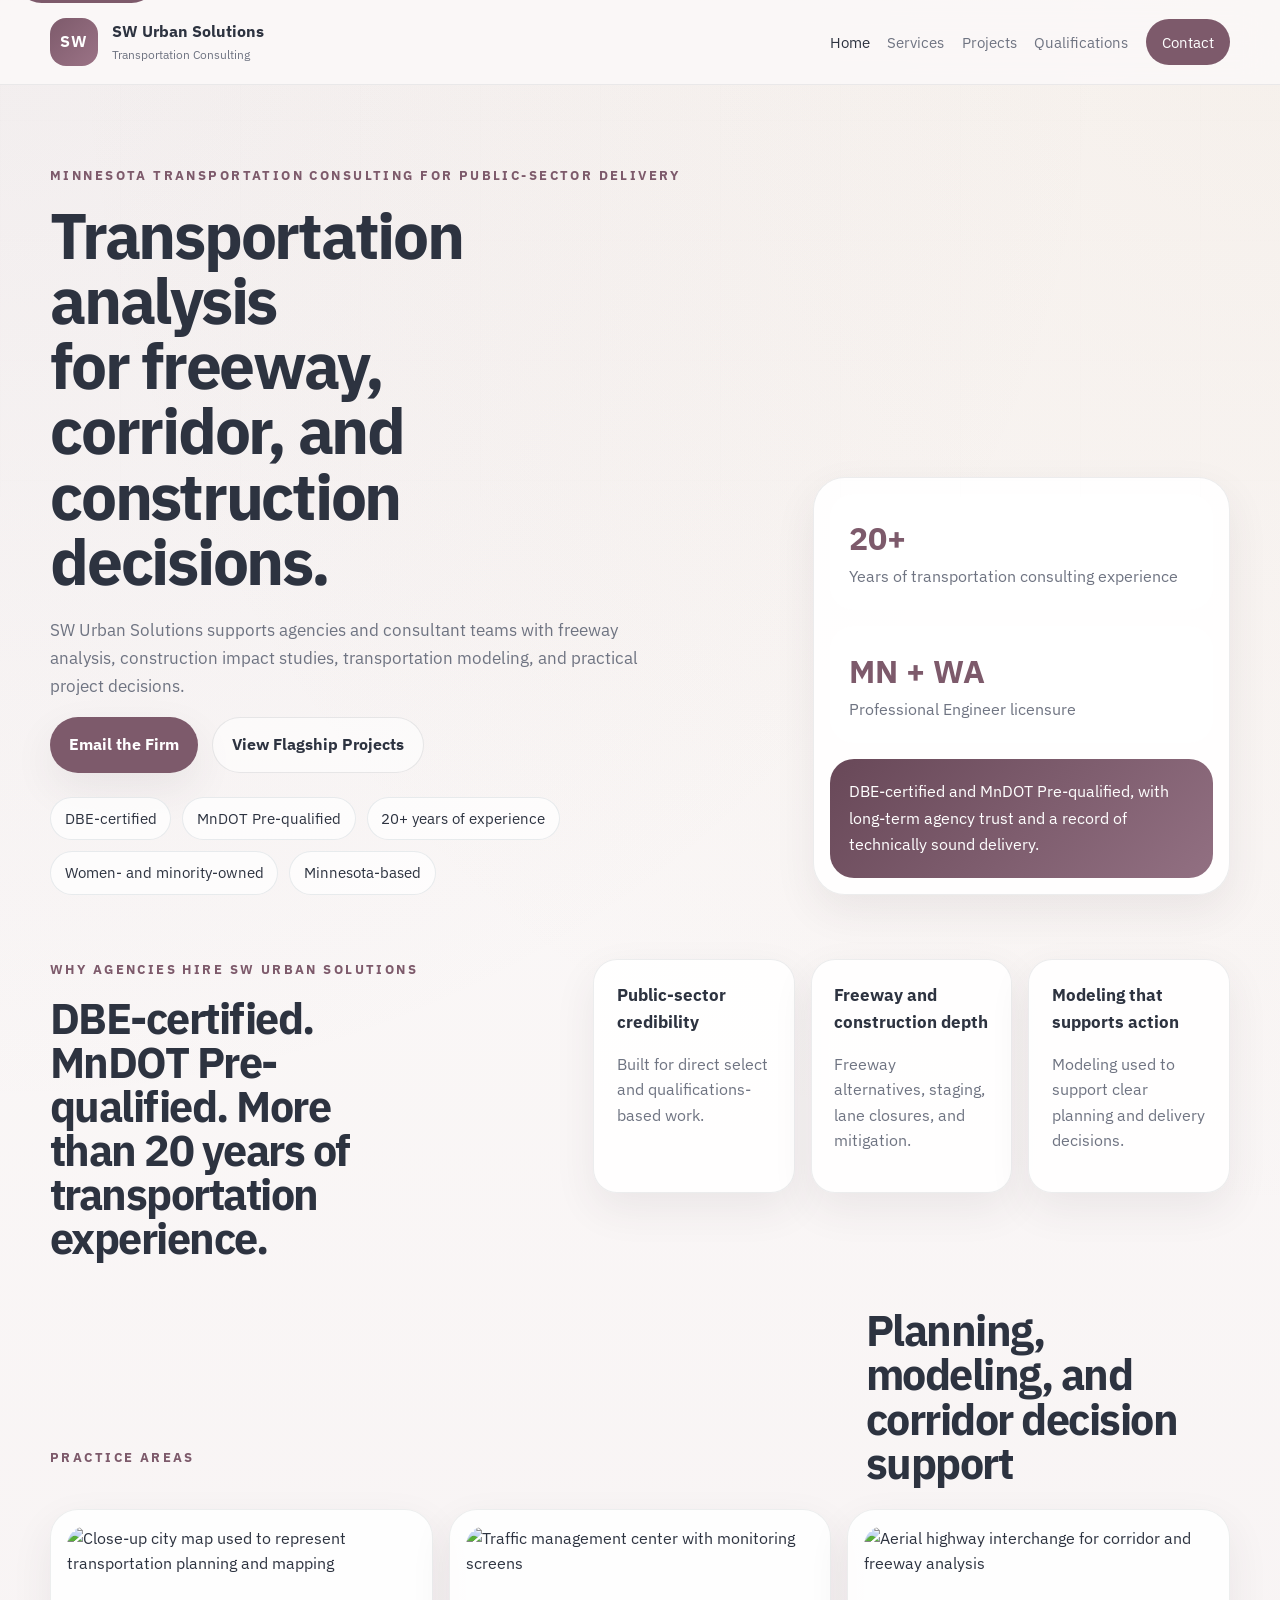
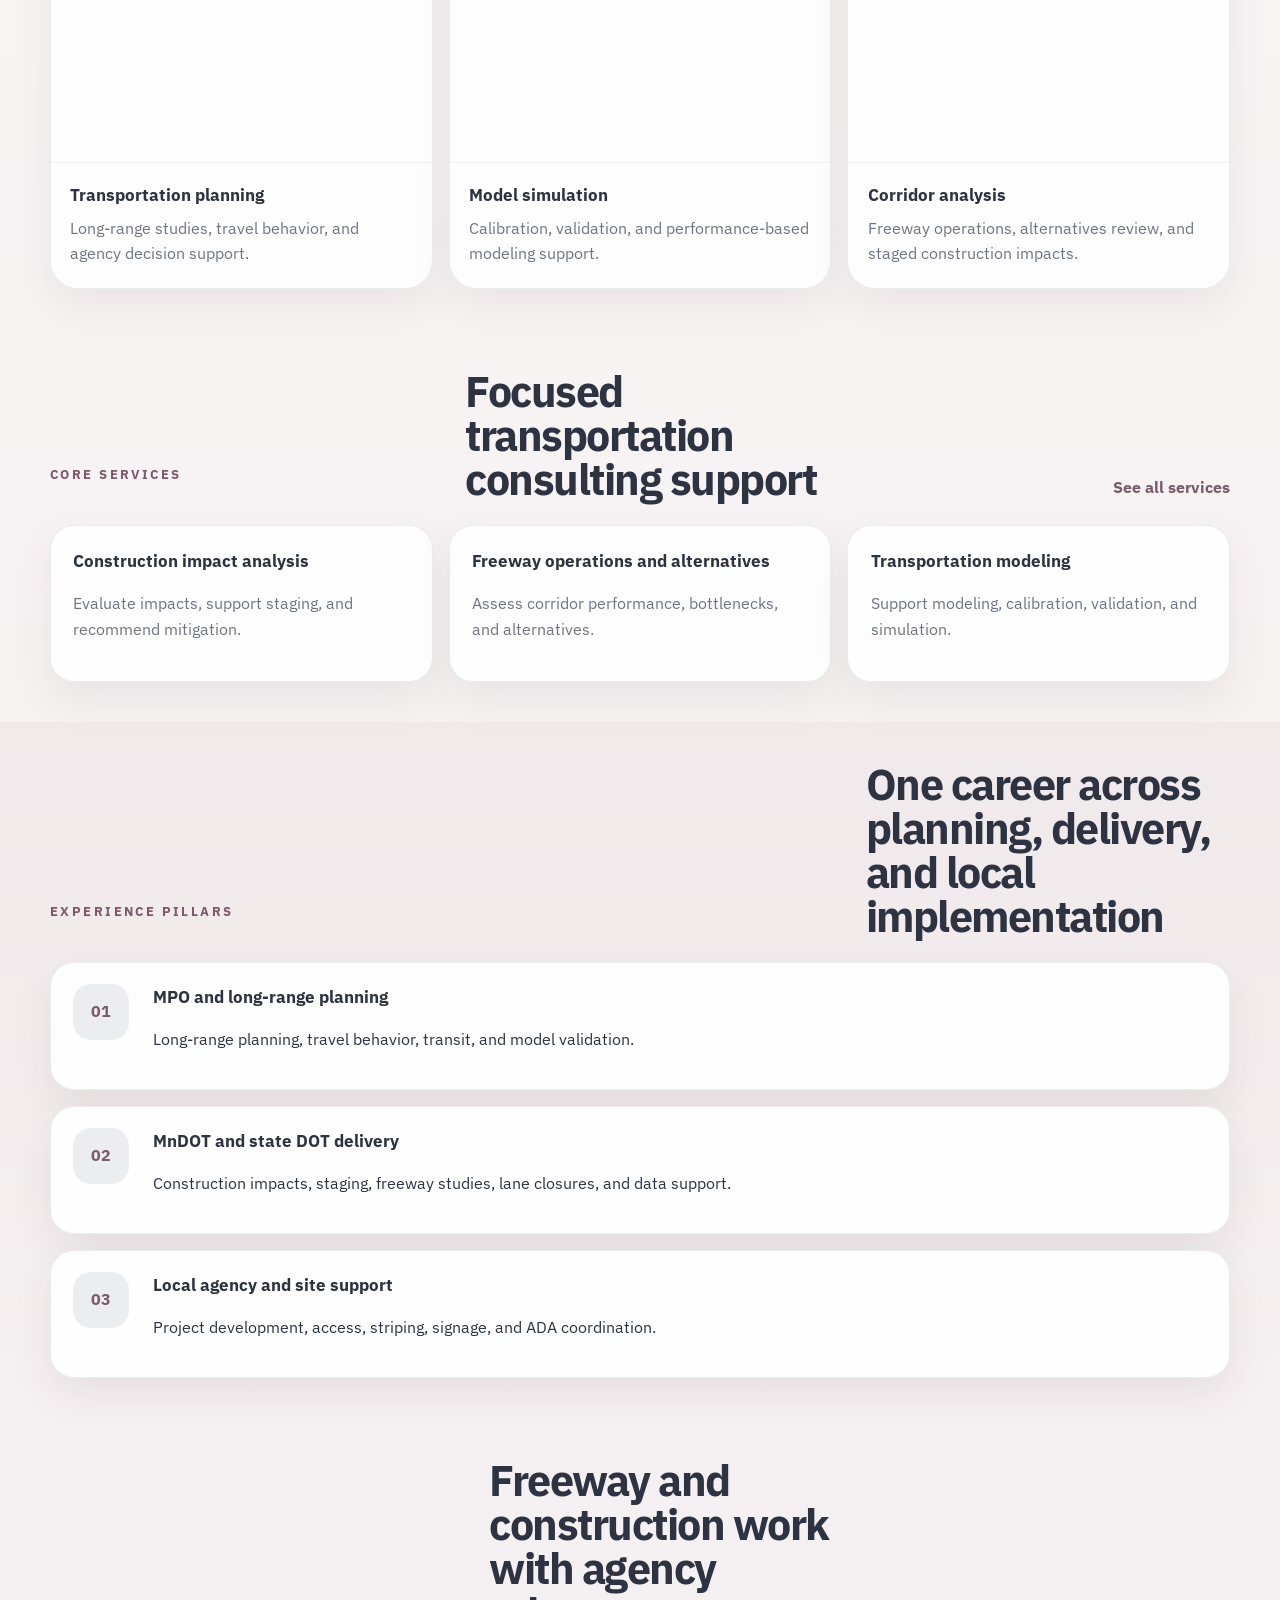
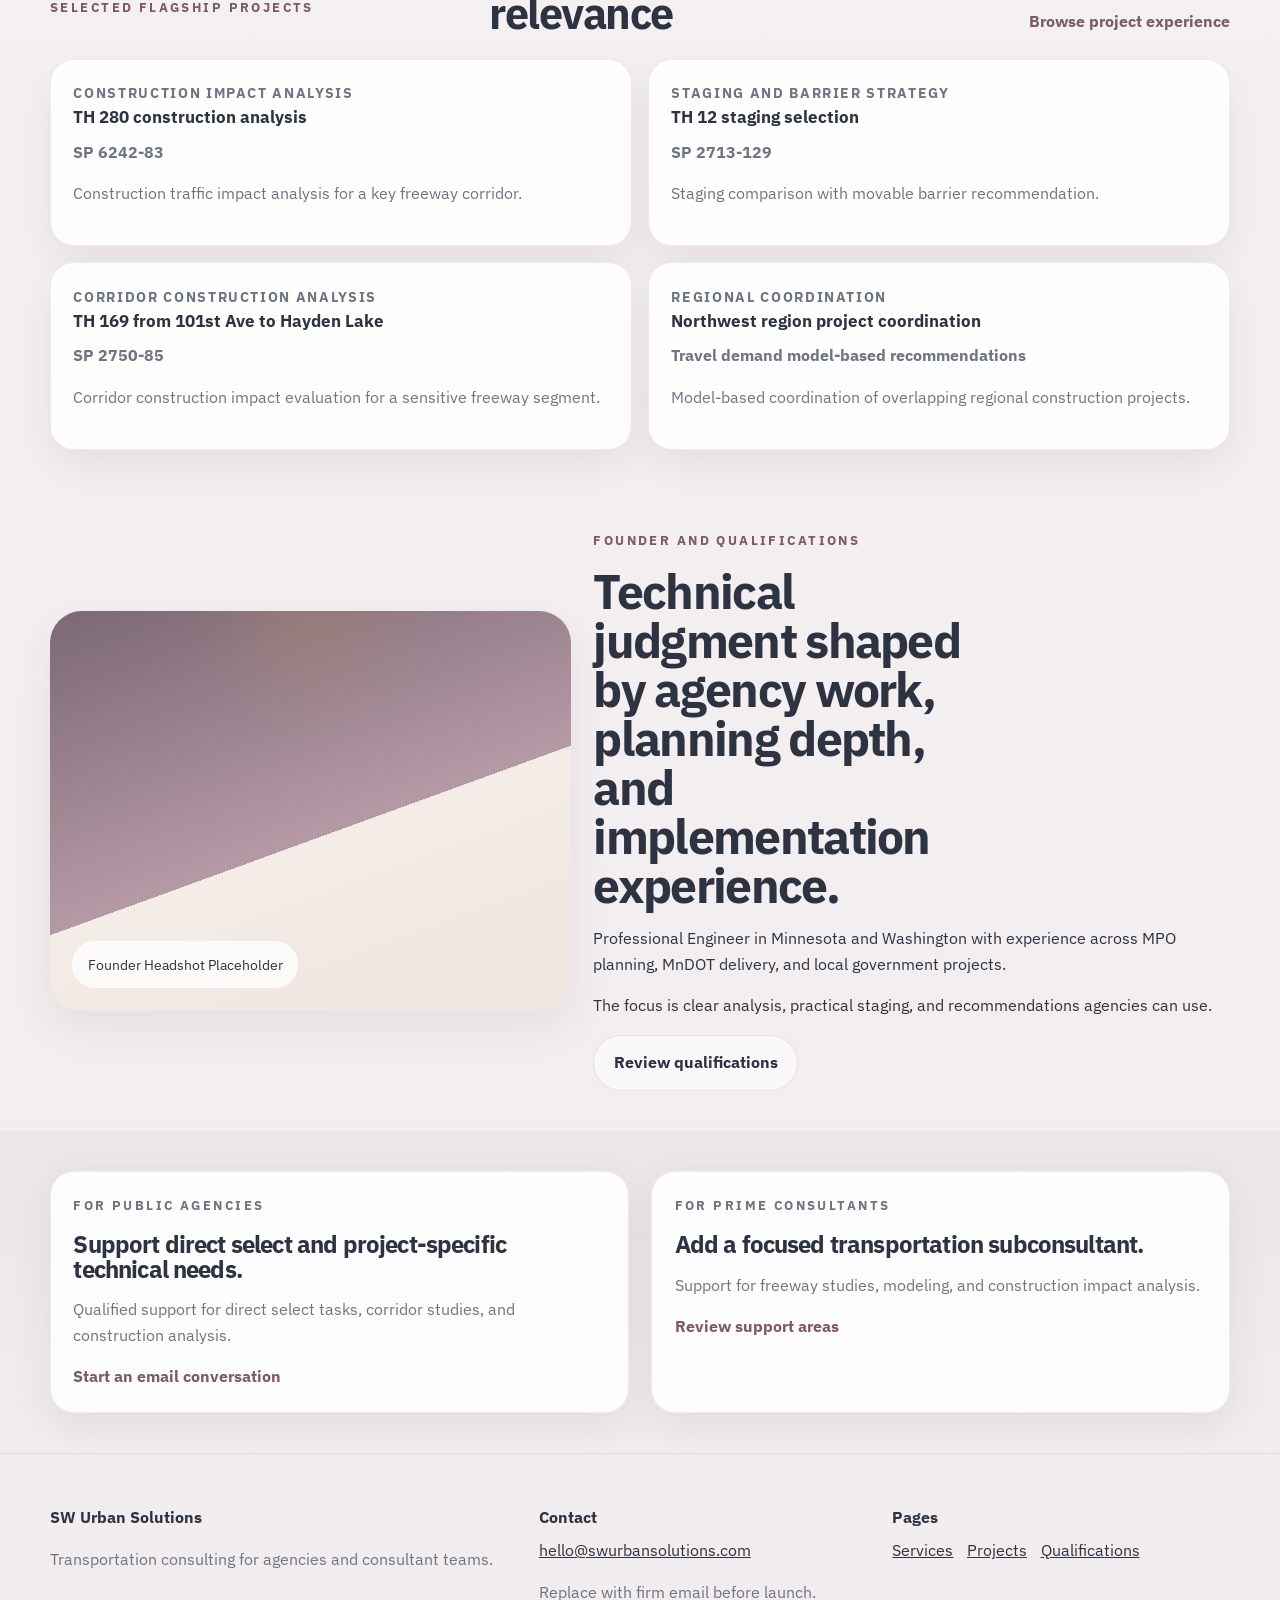
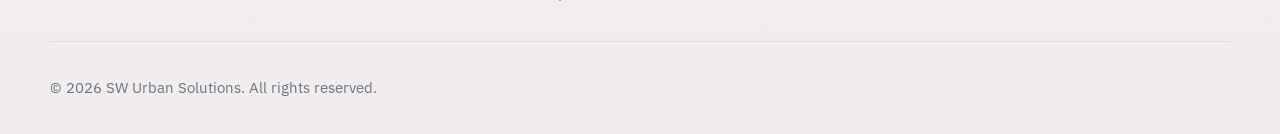
==== index.html @ 56193f6b "Initial website" ====
<!DOCTYPE html>
<html lang="en">
<head>
  <meta charset="UTF-8">
  <meta name="viewport" content="width=device-width, initial-scale=1.0">
  <title>SW Urban Solutions | Transportation Consulting</title>
  <meta
    name="description"
    content="SW Urban Solutions is a Minnesota-based DBE-certified transportation consulting firm supporting agencies and prime consultants with freeway analysis, construction impact studies, transportation modeling, and project development."
  >
  <link rel="preconnect" href="https://fonts.googleapis.com">
  <link rel="preconnect" href="https://fonts.gstatic.com" crossorigin>
  <link href="https://fonts.googleapis.com/css2?family=IBM+Plex+Sans:wght@400;500;600;700&display=swap" rel="stylesheet">
  <link rel="stylesheet" href="styles.css">
  <script type="application/ld+json">
  {
    "@context": "https://schema.org",
    "@type": "Organization",
    "name": "SW Urban Solutions",
    "description": "Transportation consulting firm supporting public agencies and prime consultants with freeway analysis, transportation modeling, and construction impact analysis.",
    "areaServed": "Minnesota",
    "email": "hello@swurbansolutions.com",
    "address": {
      "@type": "PostalAddress",
      "addressRegion": "MN",
      "addressCountry": "US"
    }
  }
  </script>
</head>
<body>
  <a class="skip-link" href="#main">Skip to content</a>

  <header class="site-header">
    <div class="container topbar">
      <a class="brand" href="index.html" aria-label="SW Urban Solutions home">
        <span class="brand-mark">SW</span>
        <span class="brand-text">
          <strong>SW Urban Solutions</strong>
          <small>Transportation Consulting</small>
        </span>
      </a>

      <button class="menu-toggle" type="button" aria-expanded="false" aria-controls="site-nav">
        <span></span>
        <span></span>
        <span></span>
        <span class="sr-only">Toggle navigation</span>
      </button>

      <nav id="site-nav" class="site-nav" aria-label="Primary">
        <a href="index.html">Home</a>
        <a href="services.html">Services</a>
        <a href="projects.html">Projects</a>
        <a href="qualifications.html">Qualifications</a>
        <a href="contact.html" class="nav-cta">Contact</a>
      </nav>
    </div>
  </header>

  <main id="main">
    <section class="hero">
      <div class="container hero-grid">
        <div class="hero-copy">
          <p class="eyebrow">Minnesota transportation consulting for public-sector delivery</p>
          <h1>
            Transportation analysis
            <span class="heading-break">for freeway, corridor, and</span>
            <span class="heading-break">construction decisions.</span>
          </h1>
          <p class="hero-lead">
            SW Urban Solutions supports agencies and consultant teams with freeway analysis,
            construction impact studies, transportation modeling, and practical project decisions.
          </p>
          <div class="hero-actions">
            <a class="button button-primary" href="contact.html">Email the Firm</a>
            <a class="button button-secondary" href="projects.html">View Flagship Projects</a>
          </div>
          <ul class="hero-trust">
            <li>DBE-certified</li>
            <li>MnDOT Pre-qualified</li>
            <li>20+ years of experience</li>
            <li>Women- and minority-owned</li>
            <li>Minnesota-based</li>
          </ul>
        </div>

        <aside class="hero-panel" aria-label="Firm highlights">
          <div class="stat-card">
            <span class="stat-value">20+</span>
            <span class="stat-label">Years of transportation consulting experience</span>
          </div>
          <div class="stat-card">
            <span class="stat-value">MN + WA</span>
            <span class="stat-label">Professional Engineer licensure</span>
          </div>
          <div class="quote-card">
            <p>DBE-certified and MnDOT Pre-qualified, with long-term agency trust and a record of technically sound delivery.</p>
          </div>
        </aside>
      </div>
    </section>

    <section class="trust-band">
      <div class="container trust-grid">
        <div>
          <p class="section-label">Why agencies hire SW Urban Solutions</p>
          <h2>DBE-certified. MnDOT Pre-qualified. More than 20 years of transportation experience.</h2>
        </div>
        <div class="pillars-inline">
          <article>
            <h3>Public-sector credibility</h3>
            <p>Built for direct select and qualifications-based work.</p>
          </article>
          <article>
            <h3>Freeway and construction depth</h3>
            <p>Freeway alternatives, staging, lane closures, and mitigation.</p>
          </article>
          <article>
            <h3>Modeling that supports action</h3>
            <p>Modeling used to support clear planning and delivery decisions.</p>
          </article>
        </div>
      </div>
    </section>

    <section class="section visual-section">
      <div class="container">
        <div class="section-heading">
          <p class="section-label">Practice areas</p>
          <h2>Planning, modeling, and corridor decision support</h2>
        </div>
        <div class="visual-grid">
          <article class="visual-card">
            <div class="visual-art">
              <img
                src="https://unsplash.com/photos/Qi9pkfHDpwM/download?force=true&w=1200"
                alt="Close-up city map used to represent transportation planning and mapping"
                loading="lazy"
              >
            </div>
            <div>
              <h3>Transportation planning</h3>
              <p>Long-range studies, travel behavior, and agency decision support.</p>
            </div>
          </article>
          <article class="visual-card">
            <div class="visual-art">
              <img
                src="https://commons.wikimedia.org/wiki/Special:FilePath/Trafic%20control%20center.jpg"
                alt="Traffic management center with monitoring screens"
                loading="lazy"
              >
            </div>
            <div>
              <h3>Model simulation</h3>
              <p>Calibration, validation, and performance-based modeling support.</p>
            </div>
          </article>
          <article class="visual-card">
            <div class="visual-art">
              <img
                src="https://unsplash.com/photos/UGvnLuq1xR8/download?force=true&w=1200"
                alt="Aerial highway interchange for corridor and freeway analysis"
                loading="lazy"
              >
            </div>
            <div>
              <h3>Corridor analysis</h3>
              <p>Freeway operations, alternatives review, and staged construction impacts.</p>
            </div>
          </article>
        </div>
      </div>
    </section>

    <section class="section">
      <div class="container">
        <div class="section-heading">
          <p class="section-label">Core services</p>
          <h2>Focused transportation consulting support</h2>
          <a href="services.html" class="text-link">See all services</a>
        </div>

        <div class="card-grid card-grid-three">
          <article class="service-card">
            <h3>Construction impact analysis</h3>
            <p>Evaluate impacts, support staging, and recommend mitigation.</p>
          </article>
          <article class="service-card">
            <h3>Freeway operations and alternatives</h3>
            <p>Assess corridor performance, bottlenecks, and alternatives.</p>
          </article>
          <article class="service-card">
            <h3>Transportation modeling</h3>
            <p>Support modeling, calibration, validation, and simulation.</p>
          </article>
        </div>
      </div>
    </section>

    <section class="section section-accent">
      <div class="container">
        <div class="section-heading">
          <p class="section-label">Experience pillars</p>
          <h2>One career across planning, delivery, and local implementation</h2>
        </div>

        <div class="pillar-stack">
          <article class="pillar-card">
            <span class="pillar-index">01</span>
            <div>
              <h3>MPO and long-range planning</h3>
              <p>Long-range planning, travel behavior, transit, and model validation.</p>
            </div>
          </article>
          <article class="pillar-card">
            <span class="pillar-index">02</span>
            <div>
              <h3>MnDOT and state DOT delivery</h3>
              <p>Construction impacts, staging, freeway studies, lane closures, and data support.</p>
            </div>
          </article>
          <article class="pillar-card">
            <span class="pillar-index">03</span>
            <div>
              <h3>Local agency and site support</h3>
              <p>Project development, access, striping, signage, and ADA coordination.</p>
            </div>
          </article>
        </div>
      </div>
    </section>

    <section class="section">
      <div class="container">
        <div class="section-heading">
          <p class="section-label">Selected flagship projects</p>
          <h2>Freeway and construction work with agency relevance</h2>
          <a href="projects.html" class="text-link">Browse project experience</a>
        </div>

        <div class="project-feature-grid">
          <article class="project-feature">
            <p class="project-meta">Construction impact analysis</p>
            <h3>TH 280 construction analysis</h3>
            <p class="project-sp">SP 6242-83</p>
            <p>Construction traffic impact analysis for a key freeway corridor.</p>
          </article>
          <article class="project-feature">
            <p class="project-meta">Staging and barrier strategy</p>
            <h3>TH 12 staging selection</h3>
            <p class="project-sp">SP 2713-129</p>
            <p>Staging comparison with movable barrier recommendation.</p>
          </article>
          <article class="project-feature">
            <p class="project-meta">Corridor construction analysis</p>
            <h3>TH 169 from 101st Ave to Hayden Lake</h3>
            <p class="project-sp">SP 2750-85</p>
            <p>Corridor construction impact evaluation for a sensitive freeway segment.</p>
          </article>
          <article class="project-feature">
            <p class="project-meta">Regional coordination</p>
            <h3>Northwest region project coordination</h3>
            <p class="project-sp">Travel demand model-based recommendations</p>
            <p>Model-based coordination of overlapping regional construction projects.</p>
          </article>
        </div>
      </div>
    </section>

    <section class="section founder-section">
      <div class="container founder-grid">
        <div class="portrait-panel" aria-label="Founder headshot placeholder">
          <div class="portrait-frame">
            <span>Founder Headshot Placeholder</span>
          </div>
        </div>
        <div class="founder-copy">
          <p class="section-label">Founder and qualifications</p>
          <h2>Technical judgment shaped by agency work, planning depth, and implementation experience.</h2>
          <p>
            Professional Engineer in Minnesota and Washington with experience across MPO planning,
            MnDOT delivery, and local government projects.
          </p>
          <p>
            The focus is clear analysis, practical staging, and recommendations agencies can use.
          </p>
          <a class="button button-secondary" href="qualifications.html">Review qualifications</a>
        </div>
      </div>
    </section>

    <section class="section section-accent">
      <div class="container audience-grid">
        <article class="audience-card">
          <p class="section-label">For public agencies</p>
          <h2>Support direct select and project-specific technical needs.</h2>
          <p>Qualified support for direct select tasks, corridor studies, and construction analysis.</p>
          <a class="text-link" href="contact.html">Start an email conversation</a>
        </article>
        <article class="audience-card">
          <p class="section-label">For prime consultants</p>
          <h2>Add a focused transportation subconsultant.</h2>
          <p>Support for freeway studies, modeling, and construction impact analysis.</p>
          <a class="text-link" href="services.html">Review support areas</a>
        </article>
      </div>
    </section>
  </main>

  <footer class="site-footer">
    <div class="container footer-grid">
      <div>
        <p class="footer-brand">SW Urban Solutions</p>
        <p class="footer-copy">Transportation consulting for agencies and consultant teams.</p>
      </div>
      <div>
        <p class="footer-heading">Contact</p>
        <a href="mailto:hello@swurbansolutions.com">hello@swurbansolutions.com</a>
        <p class="footer-note">Replace with firm email before launch.</p>
      </div>
      <div>
        <p class="footer-heading">Pages</p>
        <div class="footer-links">
          <a href="services.html">Services</a>
          <a href="projects.html">Projects</a>
          <a href="qualifications.html">Qualifications</a>
        </div>
      </div>
    </div>
    <div class="container footer-bottom">
      <p>&copy; <span data-year></span> SW Urban Solutions. All rights reserved.</p>
    </div>
  </footer>

  <script src="script.js"></script>
</body>
</html>
---- styles.css ----
:root {
  --bg: #f6f1f2;
  --surface: rgba(255, 255, 255, 0.92);
  --surface-strong: #ffffff;
  --text: #2d3340;
  --muted: #6f7482;
  --line: rgba(45, 51, 64, 0.1);
  --brand: #7d5a6b;
  --brand-strong: #684858;
  --accent: #b58b5f;
  --shadow: 0 16px 42px rgba(61, 48, 58, 0.08);
  --radius: 24px;
  --max-width: 1180px;
}

*,
*::before,
*::after {
  box-sizing: border-box;
}

html {
  scroll-behavior: smooth;
}

body {
  margin: 0;
  font-family: "IBM Plex Sans", sans-serif;
  color: var(--text);
  background:
    radial-gradient(circle at top right, rgba(181, 139, 95, 0.09), transparent 24%),
    radial-gradient(circle at top left, rgba(125, 90, 107, 0.08), transparent 22%),
    linear-gradient(180deg, #fcfaf9 0%, var(--bg) 52%, #f1ecee 100%);
  line-height: 1.6;
}

body::before {
  content: "";
  position: fixed;
  inset: 0;
  pointer-events: none;
  background-image:
    linear-gradient(rgba(125, 90, 107, 0.022) 1px, transparent 1px),
    linear-gradient(90deg, rgba(125, 90, 107, 0.022) 1px, transparent 1px);
  background-size: 120px 120px;
  mask-image: linear-gradient(180deg, rgba(0, 0, 0, 0.4), transparent 70%);
}

a {
  color: inherit;
}

.container {
  width: min(calc(100% - 2rem), var(--max-width));
  margin: 0 auto;
}

.narrow {
  width: min(calc(100% - 2rem), 820px);
}

.skip-link,
.sr-only {
  position: absolute;
}

.skip-link {
  left: 1rem;
  top: -3rem;
  background: var(--brand);
  color: #fff;
  padding: 0.8rem 1rem;
  border-radius: 999px;
  z-index: 100;
}

.skip-link:focus {
  top: 1rem;
}

.sr-only {
  width: 1px;
  height: 1px;
  padding: 0;
  margin: -1px;
  overflow: hidden;
  clip: rect(0, 0, 0, 0);
  white-space: nowrap;
  border: 0;
}

.site-header {
  position: sticky;
  top: 0;
  z-index: 30;
  backdrop-filter: blur(18px);
  background: rgba(251, 248, 248, 0.9);
  border-bottom: 1px solid rgba(45, 51, 64, 0.08);
}

.topbar {
  display: flex;
  align-items: center;
  justify-content: space-between;
  gap: 1.5rem;
  min-height: 84px;
}

.brand {
  display: inline-flex;
  align-items: center;
  gap: 0.9rem;
  text-decoration: none;
}

.brand-mark {
  width: 48px;
  height: 48px;
  border-radius: 16px;
  display: grid;
  place-items: center;
  background: linear-gradient(135deg, var(--brand), #9b7386);
  color: #fff;
  font-weight: 800;
  letter-spacing: 0.08em;
}

.brand-text {
  display: grid;
  gap: 0.08rem;
}

.brand-text strong {
  font-size: 0.98rem;
}

.brand-text small {
  color: var(--muted);
  font-size: 0.78rem;
}

.site-nav {
  display: flex;
  align-items: center;
  gap: 1.1rem;
}

.site-nav a {
  text-decoration: none;
  color: var(--muted);
  font-size: 0.96rem;
  padding: 0.4rem 0;
  transition: color 160ms ease;
}

.site-nav a:hover,
.site-nav a:focus-visible,
.site-nav a.is-active {
  color: var(--text);
}

.nav-cta {
  padding: 0.7rem 1rem !important;
  border-radius: 999px;
  background: var(--brand);
  color: #fff !important;
}

.menu-toggle {
  display: none;
  border: 0;
  background: transparent;
  padding: 0.35rem;
  cursor: pointer;
}

.menu-toggle span {
  display: block;
  width: 24px;
  height: 2px;
  margin: 5px 0;
  background: var(--text);
}

.hero,
.page-hero {
  padding: 5rem 0 3rem;
}

.hero-grid {
  display: grid;
  grid-template-columns: minmax(0, 1.4fr) minmax(280px, 0.8fr);
  gap: 2rem;
  align-items: end;
}

.hero-copy h1,
.page-hero h1,
.section-heading h2,
.audience-card h2,
.founder-copy h2,
.trust-grid h2 {
  margin: 0;
  font-family: "IBM Plex Sans", sans-serif;
  font-weight: 700;
  line-height: 1.02;
  letter-spacing: -0.035em;
}

.heading-break {
  display: block;
}

.hero-copy h1 {
  font-size: clamp(2.3rem, 5vw, 4rem);
  max-width: 15ch;
}

.page-hero h1 {
  font-size: clamp(2rem, 4.2vw, 3rem);
  max-width: 14ch;
}

.hero-lead,
.page-lead {
  max-width: 62ch;
  color: var(--muted);
  font-size: 1.08rem;
  margin-top: 1.4rem;
}

.eyebrow,
.section-label {
  margin: 0 0 1rem;
  color: var(--brand);
  font-size: 0.84rem;
  font-weight: 700;
  text-transform: uppercase;
  letter-spacing: 0.18em;
}

.hero-actions,
.footer-links {
  display: flex;
  flex-wrap: wrap;
  gap: 0.85rem;
}

.button {
  display: inline-flex;
  align-items: center;
  justify-content: center;
  min-height: 50px;
  padding: 0.9rem 1.2rem;
  border-radius: 999px;
  text-decoration: none;
  font-weight: 700;
  transition: transform 180ms ease, box-shadow 180ms ease;
}

.button:hover,
.button:focus-visible {
  transform: translateY(-1px);
}

.button-primary {
  background: var(--brand);
  color: #fff;
  box-shadow: var(--shadow);
}

.button-secondary {
  border: 1px solid var(--line);
  background: rgba(255, 255, 255, 0.56);
}

.text-link {
  color: var(--brand);
  text-decoration: none;
  font-weight: 700;
}

.hero-trust,
.check-list,
.methods-row {
  list-style: none;
  padding: 0;
  margin: 1.5rem 0 0;
}

.hero-trust {
  display: flex;
  flex-wrap: wrap;
  gap: 0.7rem;
}

.methods-row {
  display: flex;
  flex-wrap: wrap;
  gap: 0.7rem;
  margin-top: 1.1rem;
}

.hero-trust li {
  padding: 0.55rem 0.85rem;
  border-radius: 999px;
  background: rgba(255, 255, 255, 0.72);
  border: 1px solid rgba(15, 59, 83, 0.09);
  font-size: 0.92rem;
}

.methods-row li {
  padding: 0.5rem 0.82rem;
  border-radius: 999px;
  background: rgba(125, 90, 107, 0.08);
  border: 1px solid rgba(125, 90, 107, 0.1);
  color: var(--brand-strong);
  font-size: 0.88rem;
  font-weight: 600;
}

.hero-panel,
.service-card,
.pillar-card,
.project-feature,
.audience-card,
.project-card,
.service-detail,
.qualification-card,
.contact-panel,
.pillars-inline article {
  background: rgba(255, 255, 255, 0.9);
  border: 1px solid rgba(23, 32, 43, 0.08);
  box-shadow: var(--shadow);
}

.hero-panel {
  border-radius: 32px;
  padding: 1rem;
  display: grid;
  gap: 1rem;
}

.stat-card,
.quote-card {
  border-radius: var(--radius);
  padding: 1.2rem 1.2rem 1.3rem;
  background: #ffffff;
}

.stat-value {
  display: block;
  font-size: 2rem;
  color: var(--brand);
  font-weight: 800;
}

.stat-label {
  color: var(--muted);
}

.quote-card {
  background: linear-gradient(135deg, var(--brand-strong), #927082);
  color: #fff;
}

.quote-card p {
  margin: 0;
  font-size: 1.02rem;
}

.trust-band {
  padding: 1rem 0 2rem;
}

.trust-grid,
.founder-grid,
.audience-grid,
.contact-grid,
.qualification-grid {
  display: grid;
  gap: 1.4rem;
}

.trust-grid {
  grid-template-columns: minmax(0, 0.9fr) minmax(0, 1.1fr);
  align-items: start;
}

.pillars-inline {
  display: grid;
  grid-template-columns: repeat(3, minmax(0, 1fr));
  gap: 1rem;
}

.pillars-inline article,
.service-card,
.project-feature,
.audience-card,
.service-detail,
.qualification-card,
.contact-panel,
.project-card {
  border-radius: var(--radius);
  padding: 1.4rem;
}

.pillars-inline h3,
.service-card h3,
.project-feature h3,
.pillar-card h3,
.service-detail h3,
.qualification-card h3 {
  margin: 0 0 0.55rem;
  font-size: 1.05rem;
}

.pillars-inline p,
.service-card p,
.project-feature p,
.audience-card p,
.service-detail p,
.qualification-card p,
.contact-panel p,
.footer-copy,
.footer-note,
.section-note,
.project-card p {
  color: var(--muted);
}

.section {
  padding: 2.5rem 0;
}

.section-accent {
  background: linear-gradient(180deg, rgba(125, 90, 107, 0.055), rgba(255, 255, 255, 0));
}

.section-heading {
  display: flex;
  align-items: end;
  justify-content: space-between;
  gap: 1rem;
  margin-bottom: 1.5rem;
}

.section-heading-left {
  align-items: start;
  justify-content: flex-start;
  flex-direction: column;
}

.section-heading-left h2 {
  max-width: none;
}

.section-heading h2,
.trust-grid h2 {
  font-size: clamp(1.8rem, 3.6vw, 2.7rem);
  max-width: 14ch;
}

.card-grid {
  display: grid;
  gap: 1rem;
}

.card-grid-three {
  grid-template-columns: repeat(3, minmax(0, 1fr));
}

.card-grid-two,
.audience-grid,
.contact-grid,
.qualification-grid {
  grid-template-columns: repeat(2, minmax(0, 1fr));
}

.pillar-stack {
  display: grid;
  gap: 1rem;
}

.pillar-card {
  display: grid;
  grid-template-columns: 64px 1fr;
  gap: 1rem;
  align-items: start;
  border-radius: var(--radius);
  padding: 1.3rem 1.4rem;
}

.pillar-index {
  display: inline-grid;
  place-items: center;
  width: 56px;
  height: 56px;
  border-radius: 18px;
  background: rgba(15, 59, 83, 0.08);
  color: var(--brand);
  font-weight: 800;
}

.project-feature-grid,
.project-listing,
.service-list {
  display: grid;
  gap: 1rem;
}

.project-feature-grid {
  grid-template-columns: repeat(2, minmax(0, 1fr));
}

.project-meta,
.project-sp {
  margin: 0;
}

.project-meta {
  color: var(--brand);
  font-size: 0.86rem;
  font-weight: 700;
  text-transform: uppercase;
  letter-spacing: 0.12em;
}

.project-sp {
  color: var(--accent);
  font-weight: 700;
}

.portrait-panel {
  position: relative;
}

.portrait-frame {
  min-height: 400px;
  border-radius: 32px;
  display: grid;
  place-items: end start;
  padding: 1.4rem;
  background:
    radial-gradient(circle at top, rgba(181, 139, 95, 0.22), transparent 26%),
    linear-gradient(160deg, #7b6872, #b59aa6 55%, #f4ece7 55%, #eee4e0 100%);
  box-shadow: var(--shadow);
}

.portrait-frame span {
  display: inline-flex;
  padding: 0.7rem 0.9rem;
  border-radius: 999px;
  background: rgba(255, 255, 255, 0.76);
  border: 1px solid rgba(255, 255, 255, 0.6);
  font-size: 0.9rem;
}

.founder-grid {
  grid-template-columns: minmax(280px, 0.9fr) minmax(0, 1.1fr);
  align-items: center;
}

.founder-copy h2 {
  font-size: clamp(1.9rem, 4vw, 3rem);
  max-width: 13ch;
}

.tool-grid {
  display: flex;
  flex-wrap: wrap;
  gap: 0.8rem;
}

.tool-grid span {
  padding: 0.7rem 0.95rem;
  border-radius: 999px;
  background: rgba(255, 255, 255, 0.72);
  border: 1px solid var(--line);
}

.service-list {
  grid-template-columns: repeat(2, minmax(0, 1fr));
}

.project-listing {
  grid-template-columns: repeat(3, minmax(0, 1fr));
}

.project-listing-two {
  grid-template-columns: repeat(2, minmax(0, 1fr));
}

.project-group + .project-group {
  margin-top: 2rem;
}

.project-group-heading {
  margin-bottom: 1rem;
}

.project-group-heading h2 {
  margin: 0;
  font-size: clamp(1.35rem, 2.6vw, 1.9rem);
  letter-spacing: -0.03em;
}

.project-intro {
  max-width: 62ch;
  margin: 0 0 1.35rem;
  color: var(--muted);
}

.project-case-grid,
.experience-category-grid {
  display: grid;
  gap: 1rem;
}

.project-case-grid {
  grid-template-columns: repeat(2, minmax(0, 1fr));
}

.experience-category-grid {
  grid-template-columns: repeat(2, minmax(0, 1fr));
}

.project-case,
.experience-category {
  background: rgba(255, 255, 255, 0.9);
  border: 1px solid rgba(45, 51, 64, 0.08);
  border-radius: var(--radius);
  box-shadow: var(--shadow);
  padding: 1.4rem;
}

.project-card-media {
  margin: -0.2rem -0.2rem 1rem;
}

.project-card-media img {
  width: 100%;
  height: 180px;
  object-fit: cover;
  display: block;
  border-radius: 20px;
}

.experience-category .project-card-media img {
  height: 170px;
}

.project-case-expanded {
  grid-column: span 2;
  display: grid;
  grid-template-columns: minmax(260px, 0.9fr) minmax(0, 1.1fr);
  padding: 0;
  overflow: hidden;
}

.project-case-media {
  min-height: 100%;
}

.project-case-media img {
  width: 100%;
  height: 100%;
  min-height: 300px;
  object-fit: cover;
  display: block;
}

.project-case-body {
  padding: 1.4rem;
}

.project-case h2,
.experience-category h2 {
  margin: 0.35rem 0 0.75rem;
  font-size: 1.3rem;
  line-height: 1.2;
  letter-spacing: -0.03em;
}

.project-case p,
.experience-category p {
  color: var(--muted);
}

.case-tags,
.experience-list,
.mini-case-points {
  list-style: none;
  padding: 0;
  margin: 1rem 0 0;
}

.case-tags {
  display: flex;
  flex-wrap: wrap;
  gap: 0.55rem;
}

.case-tags li {
  padding: 0.45rem 0.7rem;
  border-radius: 999px;
  background: rgba(125, 90, 107, 0.08);
  color: var(--brand-strong);
  font-size: 0.84rem;
  font-weight: 600;
}

.experience-list {
  display: grid;
  gap: 0.7rem;
}

.mini-case-points {
  display: grid;
  gap: 0.65rem;
}

.mini-case-points li {
  color: var(--muted);
  padding-left: 1rem;
  position: relative;
}

.mini-case-points li::before {
  content: "";
  position: absolute;
  left: 0;
  top: 0.62rem;
  width: 0.4rem;
  height: 0.4rem;
  border-radius: 50%;
  background: var(--brand);
}

.experience-list li {
  position: relative;
  padding-left: 1rem;
  color: var(--muted);
}

.experience-list li::before {
  content: "";
  position: absolute;
  left: 0;
  top: 0.62rem;
  width: 0.4rem;
  height: 0.4rem;
  border-radius: 50%;
  background: var(--accent);
}

.visual-section {
  padding-top: 1rem;
}

.visual-section-tight {
  padding-top: 0;
}

.visual-grid {
  display: grid;
  grid-template-columns: repeat(3, minmax(0, 1fr));
  gap: 1rem;
}

.visual-grid-compact {
  margin-top: -0.4rem;
}

.visual-card {
  background: rgba(255, 255, 255, 0.84);
  border: 1px solid rgba(34, 49, 56, 0.08);
  border-radius: 28px;
  overflow: hidden;
  box-shadow: var(--shadow);
}

.visual-art {
  padding: 1rem;
  border-bottom: 1px solid rgba(34, 49, 56, 0.06);
}

.visual-art svg {
  width: 100%;
  height: auto;
  display: block;
}

.visual-art img {
  width: 100%;
  height: 220px;
  display: block;
  object-fit: cover;
  border-radius: 20px;
}

.visual-card > div:last-child {
  padding: 1.15rem 1.2rem 1.3rem;
}

.visual-card h3 {
  margin: 0 0 0.45rem;
  font-size: 1.08rem;
}

.visual-card p {
  margin: 0;
  color: var(--muted);
}

.project-card h2 {
  margin: 0.35rem 0 0.75rem;
  font-size: 1.25rem;
}

.filter-section {
  padding-top: 1rem;
}

.filter-bar {
  display: flex;
  flex-wrap: wrap;
  gap: 0.75rem;
  margin-bottom: 1.2rem;
}

.filter-chip {
  border: 1px solid var(--line);
  background: rgba(255, 255, 255, 0.68);
  color: var(--muted);
  border-radius: 999px;
  padding: 0.75rem 1rem;
  font: inherit;
  cursor: pointer;
}

.filter-chip.is-active {
  background: var(--brand);
  color: #fff;
  border-color: var(--brand);
}

.project-card.is-hidden {
  display: none;
}

.check-list {
  display: grid;
  gap: 0.8rem;
}

.check-list li {
  position: relative;
  padding-left: 1.5rem;
}

.check-list li::before {
  content: "";
  position: absolute;
  left: 0;
  top: 0.62rem;
  width: 0.52rem;
  height: 0.52rem;
  border-radius: 50%;
  background: var(--accent);
}

.site-footer {
  padding-top: 2rem;
  border-top: 1px solid rgba(23, 32, 43, 0.08);
}

.footer-grid,
.footer-bottom {
  padding: 1.2rem 0;
}

.footer-grid {
  display: grid;
  grid-template-columns: 1.4fr 1fr 1fr;
  gap: 1rem;
}

.footer-brand,
.footer-heading {
  margin: 0 0 0.45rem;
  font-weight: 700;
}

.footer-bottom {
  border-top: 1px solid rgba(23, 32, 43, 0.08);
  color: var(--muted);
  font-size: 0.94rem;
}

@media (max-width: 980px) {
  .hero-grid,
  .trust-grid,
  .founder-grid,
  .project-feature-grid,
  .card-grid-three,
  .project-listing,
  .project-case-grid,
  .experience-category-grid,
  .service-list,
  .footer-grid,
  .pillars-inline,
  .visual-grid,
  .card-grid-two,
  .audience-grid,
  .contact-grid,
  .qualification-grid {
    grid-template-columns: 1fr;
  }

  .site-nav {
    position: absolute;
    top: 84px;
    right: 1rem;
    left: 1rem;
    display: none;
    flex-direction: column;
    align-items: stretch;
    gap: 0.35rem;
    padding: 1rem;
    border-radius: 24px;
    background: rgba(255, 255, 255, 0.96);
    border: 1px solid rgba(23, 32, 43, 0.08);
    box-shadow: var(--shadow);
  }

  .site-nav.is-open {
    display: flex;
  }

  .menu-toggle {
    display: inline-block;
  }

  .section-heading {
    align-items: start;
    flex-direction: column;
  }

  .project-case-expanded {
    grid-template-columns: 1fr;
  }
}

@media (max-width: 640px) {
  .hero,
  .page-hero {
    padding-top: 3.8rem;
  }

  .hero-copy h1,
  .page-hero h1,
  .section-heading h2,
  .founder-copy h2,
  .trust-grid h2 {
    max-width: none;
  }

  .topbar {
    min-height: 76px;
  }

  .brand-text small {
    display: none;
  }

  .heading-break {
    display: inline;
  }

  .pillars-inline article,
  .service-card,
  .project-feature,
  .audience-card,
  .service-detail,
  .qualification-card,
  .contact-panel,
  .project-card {
    padding: 1.2rem;
  }

  .portrait-frame {
    min-height: 300px;
  }
}
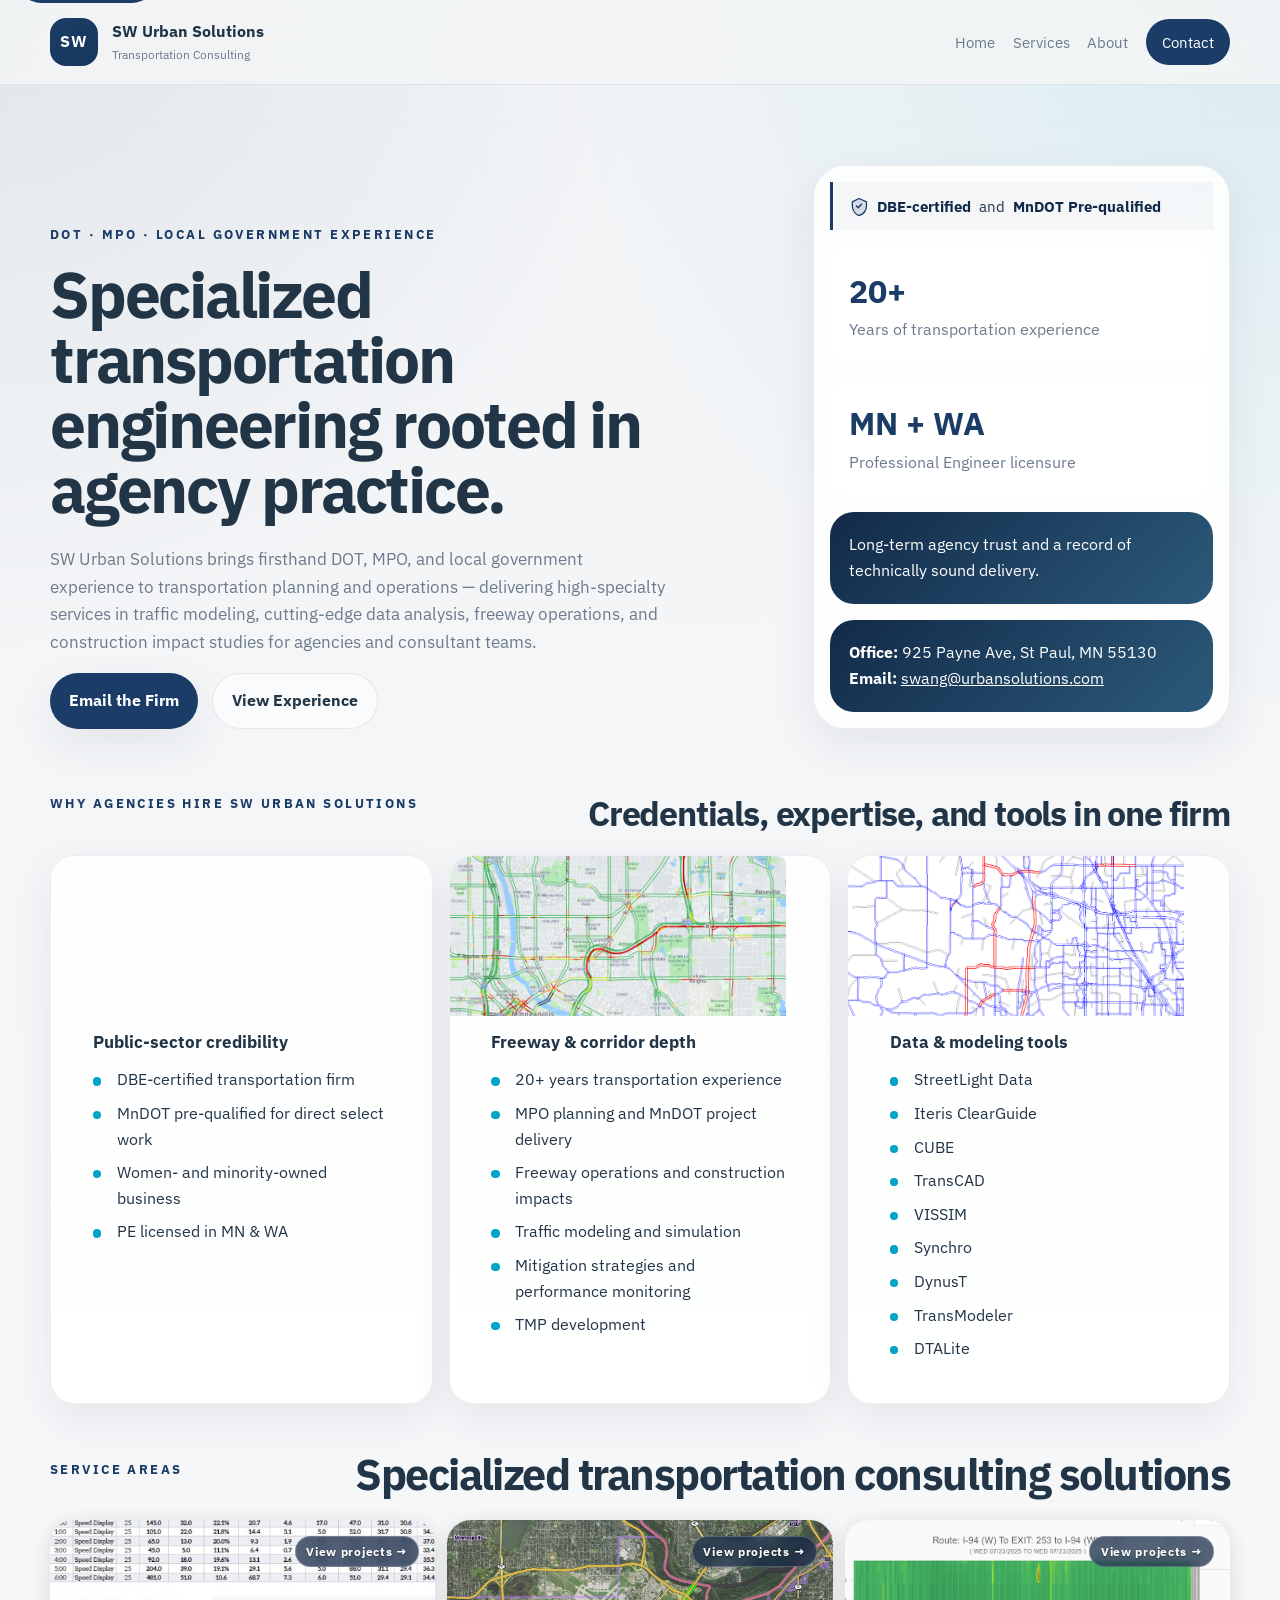
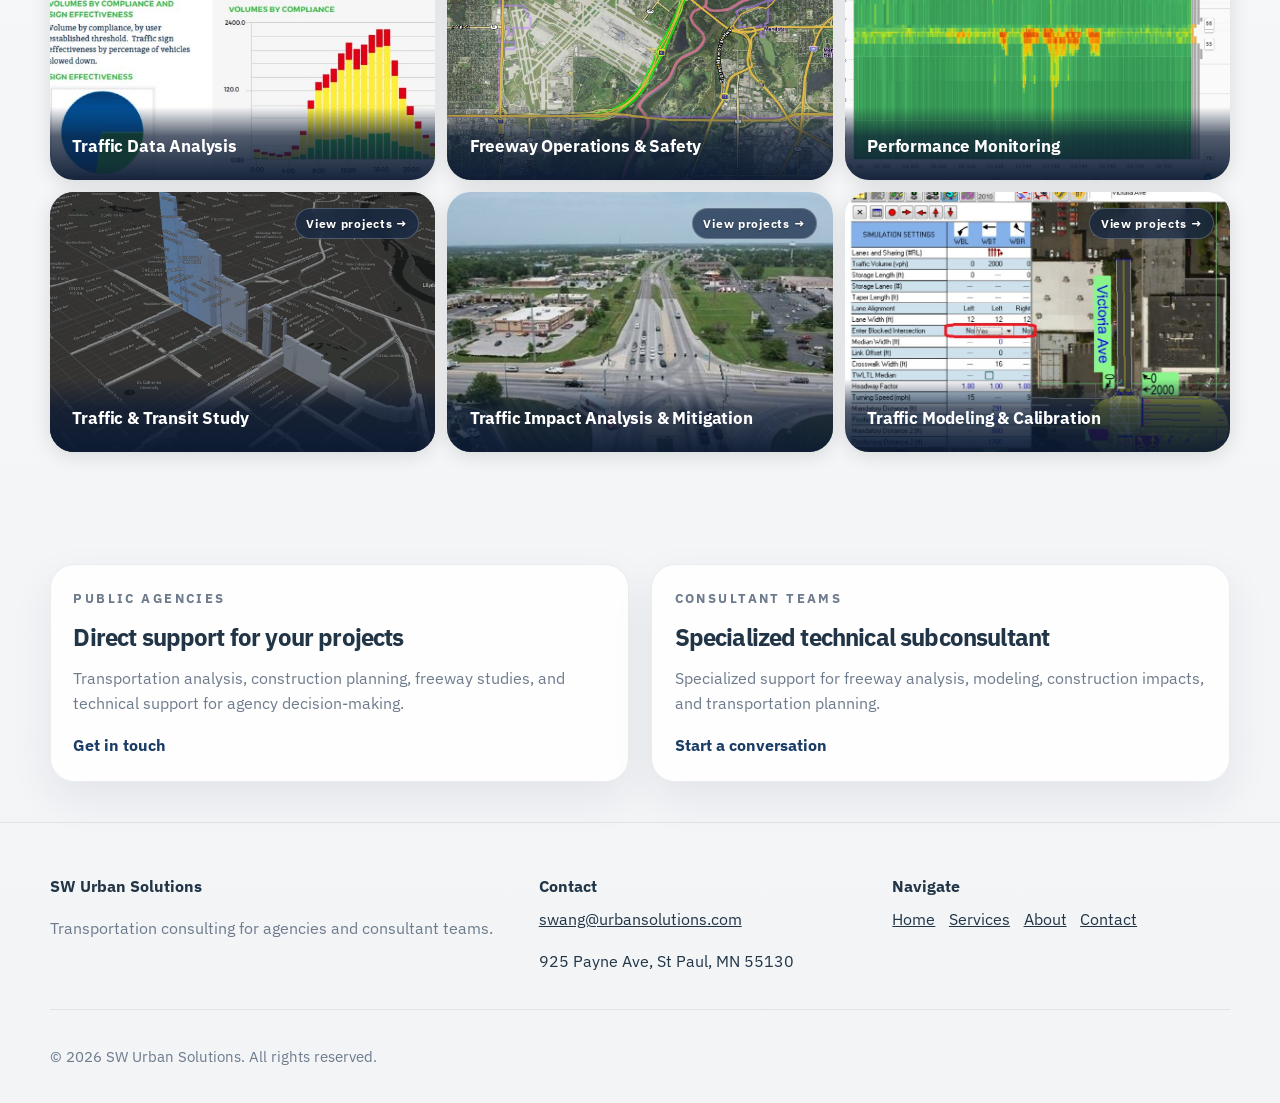
==== commit b3a54360: "cd C:\Users\Shuo\Desktop\SW_urban_solutions_website" ====
--- a/index.html
+++ b/index.html
@@ -19,7 +19,7 @@
     "name": "SW Urban Solutions",
     "description": "Transportation consulting firm supporting public agencies and prime consultants with freeway analysis, transportation modeling, and construction impact analysis.",
     "areaServed": "Minnesota",
-    "email": "hello@swurbansolutions.com",
+    "email": "swang@urbansolutions.com",
     "address": {
       "@type": "PostalAddress",
       "addressRegion": "MN",
@@ -49,267 +49,175 @@
       </button>
 
       <nav id="site-nav" class="site-nav" aria-label="Primary">
-        <a href="index.html">Home</a>
-        <a href="services.html">Services</a>
-        <a href="projects.html">Projects</a>
-        <a href="qualifications.html">Qualifications</a>
-        <a href="contact.html" class="nav-cta">Contact</a>
+        <a href="#home">Home</a>
+        <a href="#services">Services</a>
+        <a href="#experience">About</a>
+        <a href="#contact" class="nav-cta">Contact</a>
       </nav>
     </div>
   </header>
 
   <main id="main">
-    <section class="hero">
+    <section class="hero" id="home">
       <div class="container hero-grid">
         <div class="hero-copy">
-          <p class="eyebrow">Minnesota transportation consulting for public-sector delivery</p>
-          <h1>
-            Transportation analysis
-            <span class="heading-break">for freeway, corridor, and</span>
-            <span class="heading-break">construction decisions.</span>
-          </h1>
+          <p class="eyebrow">DOT · MPO · Local government experience</p>
+          <h1>Specialized transportation engineering rooted in agency practice.</h1>
           <p class="hero-lead">
-            SW Urban Solutions supports agencies and consultant teams with freeway analysis,
-            construction impact studies, transportation modeling, and practical project decisions.
+            SW Urban Solutions brings firsthand DOT, MPO, and local government experience to
+            transportation planning and operations — delivering high-specialty services in traffic
+            modeling, cutting-edge data analysis, freeway operations, and construction impact studies
+            for agencies and consultant teams.
           </p>
           <div class="hero-actions">
-            <a class="button button-primary" href="contact.html">Email the Firm</a>
-            <a class="button button-secondary" href="projects.html">View Flagship Projects</a>
-          </div>
-          <ul class="hero-trust">
-            <li>DBE-certified</li>
-            <li>MnDOT Pre-qualified</li>
-            <li>20+ years of experience</li>
-            <li>Women- and minority-owned</li>
-            <li>Minnesota-based</li>
-          </ul>
+            <a class="button button-primary" href="#footer-contact">Email the Firm</a>
+            <a class="button button-secondary" href="#experience">View Experience</a>
+          </div>
         </div>
 
         <aside class="hero-panel" aria-label="Firm highlights">
+          <div class="credential-statement">
+            <p>
+              <svg class="cert-icon" aria-hidden="true" width="20" height="20" viewBox="0 0 24 24" fill="none" xmlns="http://www.w3.org/2000/svg">
+                <path d="M12 3L4 7v5c0 5.25 3.5 10.15 8 11.35C17.5 22.15 21 17.25 21 12V7L12 3z" fill="rgba(26,60,102,0.15)" stroke="#1A3C66" stroke-width="1.5" stroke-linejoin="round"/>
+                <path d="M9 12l2 2 4-4" stroke="#1A3C66" stroke-width="1.75" stroke-linecap="round" stroke-linejoin="round"/>
+              </svg>
+              <strong>DBE-certified</strong> and <strong>MnDOT Pre-qualified</strong>
+            </p>
+          </div>
           <div class="stat-card">
             <span class="stat-value">20+</span>
-            <span class="stat-label">Years of transportation consulting experience</span>
+            <span class="stat-label">Years of transportation experience</span>
           </div>
           <div class="stat-card">
             <span class="stat-value">MN + WA</span>
             <span class="stat-label">Professional Engineer licensure</span>
           </div>
           <div class="quote-card">
-            <p>DBE-certified and MnDOT Pre-qualified, with long-term agency trust and a record of technically sound delivery.</p>
+            <p>Long-term agency trust and a record of technically sound delivery.</p>
+          </div>
+          <div class="quote-card">
+            <p><strong>Office:</strong> 925 Payne Ave, St Paul, MN 55130</p>
+            <p><strong>Email:</strong> <a href="mailto:swang@urbansolutions.com">swang@urbansolutions.com</a></p>
           </div>
         </aside>
       </div>
     </section>
 
-    <section class="trust-band">
-      <div class="container trust-grid">
-        <div>
+    <section class="trust-band" id="experience">
+      <div class="container">
+        <div class="section-heading">
           <p class="section-label">Why agencies hire SW Urban Solutions</p>
-          <h2>DBE-certified. MnDOT Pre-qualified. More than 20 years of transportation experience.</h2>
+          <h2 style="font-size: clamp(1.1rem, 3.2vw, 2.1rem); white-space: nowrap;">Credentials, expertise, and tools in one firm</h2>
         </div>
         <div class="pillars-inline">
           <article>
-            <h3>Public-sector credibility</h3>
-            <p>Built for direct select and qualifications-based work.</p>
+            <span class="pillar-visual" style="background-image: url('https://loremflickr.com/600/300/government,civic?lock=201');"></span>
+            <div class="pillar-body">
+              <h3>Public-sector credibility</h3>
+              <ul class="check-list">
+                <li>DBE-certified transportation firm</li>
+                <li>MnDOT pre-qualified for direct select work</li>
+                <li>Women- and minority-owned business</li>
+                <li>PE licensed in MN &amp; WA</li>
+              </ul>
+            </div>
           </article>
           <article>
-            <h3>Freeway and construction depth</h3>
-            <p>Freeway alternatives, staging, lane closures, and mitigation.</p>
+            <span class="pillar-visual" style="background-image: url('assets/projects/th280-case.png'); background-color: #e8f0e8;"></span>
+            <div class="pillar-body">
+              <h3>Freeway &amp; corridor depth</h3>
+              <ul class="check-list">
+                <li>20+ years transportation experience</li>
+                <li>MPO planning and MnDOT project delivery</li>
+                <li>Freeway operations and construction impacts</li>
+                <li>Traffic modeling and simulation</li>
+                <li>Mitigation strategies and performance monitoring</li>
+                <li>TMP development</li>
+              </ul>
+            </div>
           </article>
           <article>
-            <h3>Modeling that supports action</h3>
-            <p>Modeling used to support clear planning and delivery decisions.</p>
-          </article>
-        </div>
-      </div>
-    </section>
-
-    <section class="section visual-section">
+            <span class="pillar-visual" style="background-image: url('assets/projects/modeling-notes.png'); background-color: #f0f4fa;"></span>
+            <div class="pillar-body">
+              <h3>Data &amp; modeling tools</h3>
+              <ul class="check-list">
+                <li>StreetLight Data</li>
+                <li>Iteris ClearGuide</li>
+                <li>CUBE</li>
+                <li>TransCAD</li>
+                <li>VISSIM</li>
+                <li>Synchro</li>
+                <li>DynusT</li>
+                <li>TransModeler</li>
+                <li>DTALite</li>
+              </ul>
+            </div>
+          </article>
+        </div>
+      </div>
+    </section>
+
+    <section class="section visual-section" id="services">
       <div class="container">
         <div class="section-heading">
-          <p class="section-label">Practice areas</p>
-          <h2>Planning, modeling, and corridor decision support</h2>
-        </div>
-        <div class="visual-grid">
-          <article class="visual-card">
-            <div class="visual-art">
-              <img
-                src="https://unsplash.com/photos/Qi9pkfHDpwM/download?force=true&w=1200"
-                alt="Close-up city map used to represent transportation planning and mapping"
-                loading="lazy"
-              >
-            </div>
-            <div>
-              <h3>Transportation planning</h3>
-              <p>Long-range studies, travel behavior, and agency decision support.</p>
-            </div>
-          </article>
-          <article class="visual-card">
-            <div class="visual-art">
-              <img
-                src="https://commons.wikimedia.org/wiki/Special:FilePath/Trafic%20control%20center.jpg"
-                alt="Traffic management center with monitoring screens"
-                loading="lazy"
-              >
-            </div>
-            <div>
-              <h3>Model simulation</h3>
-              <p>Calibration, validation, and performance-based modeling support.</p>
-            </div>
-          </article>
-          <article class="visual-card">
-            <div class="visual-art">
-              <img
-                src="https://unsplash.com/photos/UGvnLuq1xR8/download?force=true&w=1200"
-                alt="Aerial highway interchange for corridor and freeway analysis"
-                loading="lazy"
-              >
-            </div>
-            <div>
-              <h3>Corridor analysis</h3>
-              <p>Freeway operations, alternatives review, and staged construction impacts.</p>
-            </div>
-          </article>
-        </div>
-      </div>
-    </section>
-
-    <section class="section">
-      <div class="container">
-        <div class="section-heading">
-          <p class="section-label">Core services</p>
-          <h2>Focused transportation consulting support</h2>
-          <a href="services.html" class="text-link">See all services</a>
-        </div>
-
-        <div class="card-grid card-grid-three">
-          <article class="service-card">
-            <h3>Construction impact analysis</h3>
-            <p>Evaluate impacts, support staging, and recommend mitigation.</p>
-          </article>
-          <article class="service-card">
-            <h3>Freeway operations and alternatives</h3>
-            <p>Assess corridor performance, bottlenecks, and alternatives.</p>
-          </article>
-          <article class="service-card">
-            <h3>Transportation modeling</h3>
-            <p>Support modeling, calibration, validation, and simulation.</p>
-          </article>
-        </div>
-      </div>
-    </section>
-
-    <section class="section section-accent">
-      <div class="container">
-        <div class="section-heading">
-          <p class="section-label">Experience pillars</p>
-          <h2>One career across planning, delivery, and local implementation</h2>
-        </div>
-
-        <div class="pillar-stack">
-          <article class="pillar-card">
-            <span class="pillar-index">01</span>
-            <div>
-              <h3>MPO and long-range planning</h3>
-              <p>Long-range planning, travel behavior, transit, and model validation.</p>
-            </div>
-          </article>
-          <article class="pillar-card">
-            <span class="pillar-index">02</span>
-            <div>
-              <h3>MnDOT and state DOT delivery</h3>
-              <p>Construction impacts, staging, freeway studies, lane closures, and data support.</p>
-            </div>
-          </article>
-          <article class="pillar-card">
-            <span class="pillar-index">03</span>
-            <div>
-              <h3>Local agency and site support</h3>
-              <p>Project development, access, striping, signage, and ADA coordination.</p>
-            </div>
-          </article>
-        </div>
-      </div>
-    </section>
-
-    <section class="section">
-      <div class="container">
-        <div class="section-heading">
-          <p class="section-label">Selected flagship projects</p>
-          <h2>Freeway and construction work with agency relevance</h2>
-          <a href="projects.html" class="text-link">Browse project experience</a>
-        </div>
-
-        <div class="project-feature-grid">
-          <article class="project-feature">
-            <p class="project-meta">Construction impact analysis</p>
-            <h3>TH 280 construction analysis</h3>
-            <p class="project-sp">SP 6242-83</p>
-            <p>Construction traffic impact analysis for a key freeway corridor.</p>
-          </article>
-          <article class="project-feature">
-            <p class="project-meta">Staging and barrier strategy</p>
-            <h3>TH 12 staging selection</h3>
-            <p class="project-sp">SP 2713-129</p>
-            <p>Staging comparison with movable barrier recommendation.</p>
-          </article>
-          <article class="project-feature">
-            <p class="project-meta">Corridor construction analysis</p>
-            <h3>TH 169 from 101st Ave to Hayden Lake</h3>
-            <p class="project-sp">SP 2750-85</p>
-            <p>Corridor construction impact evaluation for a sensitive freeway segment.</p>
-          </article>
-          <article class="project-feature">
-            <p class="project-meta">Regional coordination</p>
-            <h3>Northwest region project coordination</h3>
-            <p class="project-sp">Travel demand model-based recommendations</p>
-            <p>Model-based coordination of overlapping regional construction projects.</p>
-          </article>
-        </div>
-      </div>
-    </section>
-
-    <section class="section founder-section">
-      <div class="container founder-grid">
-        <div class="portrait-panel" aria-label="Founder headshot placeholder">
-          <div class="portrait-frame">
-            <span>Founder Headshot Placeholder</span>
-          </div>
-        </div>
-        <div class="founder-copy">
-          <p class="section-label">Founder and qualifications</p>
-          <h2>Technical judgment shaped by agency work, planning depth, and implementation experience.</h2>
-          <p>
-            Professional Engineer in Minnesota and Washington with experience across MPO planning,
-            MnDOT delivery, and local government projects.
-          </p>
-          <p>
-            The focus is clear analysis, practical staging, and recommendations agencies can use.
-          </p>
-          <a class="button button-secondary" href="qualifications.html">Review qualifications</a>
-        </div>
-      </div>
-    </section>
-
-    <section class="section section-accent">
+          <p class="section-label">Service areas</p>
+          <h2>Specialized transportation consulting solutions</h2>
+        </div>
+        <div class="service-grid-visual service-grid-six">
+          <article class="service-grid-card" data-service="traffic-data" role="button" tabindex="0" aria-haspopup="dialog">
+            <div class="service-grid-image" style="background-image: url('assets/projects/data-analysis.jpg'); background-color: #dce8e0;"></div>
+            <h3>Traffic Data Analysis</h3>
+            <span class="card-cta-hint">View projects →</span>
+          </article>
+          <article class="service-grid-card" data-service="freeway-ops" role="button" tabindex="0" aria-haspopup="dialog">
+            <div class="service-grid-image" style="background-image: url('assets/projects/th5-category.png'); background-color: #d8e4d0;"></div>
+            <h3>Freeway Operations &amp; Safety</h3>
+            <span class="card-cta-hint">View projects →</span>
+          </article>
+          <article class="service-grid-card" data-service="performance" role="button" tabindex="0" aria-haspopup="dialog">
+            <div class="service-grid-image" style="background-image: url('assets/projects/performance.jpg'); background-color: #e8eff5;"></div>
+            <h3>Performance Monitoring</h3>
+            <span class="card-cta-hint">View projects →</span>
+          </article>
+          <article class="service-grid-card" data-service="transit-study" role="button" tabindex="0" aria-haspopup="dialog">
+            <div class="service-grid-image" style="background-image: url('assets/projects/snelling-category.png'); background-color: #1a2535;"></div>
+            <h3>Traffic &amp; Transit Study</h3>
+            <span class="card-cta-hint">View projects →</span>
+          </article>
+          <article class="service-grid-card" data-service="impact-mitigation" role="button" tabindex="0" aria-haspopup="dialog">
+            <div class="service-grid-image" style="background-image: url('assets/projects/traffic-impact.jpg'); background-color: #dce8e0;"></div>
+            <h3>Traffic Impact Analysis &amp; Mitigation</h3>
+            <span class="card-cta-hint">View projects →</span>
+          </article>
+          <article class="service-grid-card" data-service="modeling" role="button" tabindex="0" aria-haspopup="dialog">
+            <div class="service-grid-image" style="background-image: url('assets/projects/synchro.jpg'); background-color: #f0f4fa;"></div>
+            <h3>Traffic Modeling &amp; Calibration</h3>
+            <span class="card-cta-hint">View projects →</span>
+          </article>
+        </div>
+      </div>
+    </section>
+
+    <section class="section" id="contact">
       <div class="container audience-grid">
         <article class="audience-card">
-          <p class="section-label">For public agencies</p>
-          <h2>Support direct select and project-specific technical needs.</h2>
-          <p>Qualified support for direct select tasks, corridor studies, and construction analysis.</p>
-          <a class="text-link" href="contact.html">Start an email conversation</a>
+          <p class="section-label">Public agencies</p>
+          <h2>Direct support for your projects</h2>
+          <p>Transportation analysis, construction planning, freeway studies, and technical support for agency decision-making.</p>
+          <a class="text-link" href="#footer-contact">Get in touch</a>
         </article>
         <article class="audience-card">
-          <p class="section-label">For prime consultants</p>
-          <h2>Add a focused transportation subconsultant.</h2>
-          <p>Support for freeway studies, modeling, and construction impact analysis.</p>
-          <a class="text-link" href="services.html">Review support areas</a>
+          <p class="section-label">Consultant teams</p>
+          <h2>Specialized technical subconsultant</h2>
+          <p>Specialized support for freeway analysis, modeling, construction impacts, and transportation planning.</p>
+          <a class="text-link" href="#footer-contact">Start a conversation</a>
         </article>
       </div>
     </section>
   </main>
 
-  <footer class="site-footer">
+  <footer class="site-footer" id="footer-contact">
     <div class="container footer-grid">
       <div>
         <p class="footer-brand">SW Urban Solutions</p>
@@ -317,15 +225,16 @@
       </div>
       <div>
         <p class="footer-heading">Contact</p>
-        <a href="mailto:hello@swurbansolutions.com">hello@swurbansolutions.com</a>
-        <p class="footer-note">Replace with firm email before launch.</p>
+        <a href="mailto:swang@urbansolutions.com">swang@urbansolutions.com</a>
+        <p>925 Payne Ave, St Paul, MN 55130</p>
       </div>
       <div>
-        <p class="footer-heading">Pages</p>
+        <p class="footer-heading">Navigate</p>
         <div class="footer-links">
-          <a href="services.html">Services</a>
-          <a href="projects.html">Projects</a>
-          <a href="qualifications.html">Qualifications</a>
+          <a href="#home">Home</a>
+          <a href="#services">Services</a>
+          <a href="#experience">About</a>
+          <a href="#footer-contact">Contact</a>
         </div>
       </div>
     </div>
@@ -333,6 +242,24 @@
       <p>&copy; <span data-year></span> SW Urban Solutions. All rights reserved.</p>
     </div>
   </footer>
+
+  <div class="modal-overlay" id="service-modal" aria-modal="true" role="dialog" aria-labelledby="modal-title" hidden>
+    <div class="modal-panel">
+      <button class="modal-close" id="modal-close" aria-label="Close panel">
+        <svg width="20" height="20" viewBox="0 0 24 24" fill="none" stroke="currentColor" stroke-width="2.2" stroke-linecap="round"><line x1="18" y1="6" x2="6" y2="18"/><line x1="6" y1="6" x2="18" y2="18"/></svg>
+      </button>
+      <div class="modal-hero-img" id="modal-hero-img"></div>
+      <div class="modal-content">
+        <p class="section-label" id="modal-label"></p>
+        <h2 id="modal-title"></h2>
+        <div class="modal-featured" id="modal-featured"></div>
+        <div class="modal-project-list">
+          <p class="section-label">All projects in this area</p>
+          <ul id="modal-projects"></ul>
+        </div>
+      </div>
+    </div>
+  </div>
 
   <script src="script.js"></script>
 </body>
--- a/styles.css
+++ b/styles.css
@@ -1,17 +1,46 @@
 :root {
-  --bg: #f6f1f2;
-  --surface: rgba(255, 255, 255, 0.92);
+  --bg: #F6F7F9;
+  --bg-top: #F2F4F6;
+  --bg-mid: #F6F7F9;
+  --bg-bottom: #F2F4F6;
+  --surface: #ffffff;
   --surface-strong: #ffffff;
-  --text: #2d3340;
-  --muted: #6f7482;
-  --line: rgba(45, 51, 64, 0.1);
-  --brand: #7d5a6b;
-  --brand-strong: #684858;
-  --accent: #b58b5f;
-  --shadow: 0 16px 42px rgba(61, 48, 58, 0.08);
+  --text: #213547;
+  --muted: #6D7B8C;
+  --line: rgba(33, 53, 71, 0.1);
+  --brand: #1A3C66;
+  --brand-strong: #122A49;
+  --brand-grad-end: #18375D;
+  --accent: #00A4C5;
+  --halo-a: rgba(0, 164, 197, 0.1);
+  --halo-b: rgba(29, 58, 102, 0.08);
+  --grid-line: rgba(26, 60, 102, 0.022);
+  --header-bg: rgba(242, 244, 246, 0.9);
+  --header-border: rgba(33, 53, 71, 0.08);
+  --tag-bg: rgba(255, 255, 255, 0.72);
+  --tag-line: rgba(33, 53, 71, 0.08);
+  --method-bg: rgba(26, 60, 102, 0.08);
+  --method-line: rgba(26, 60, 102, 0.1);
+  --quote-grad-end: #2C5A7A;
+  --section-accent-from: rgba(26, 60, 102, 0.055);
+  --pill-index-bg: rgba(26, 60, 102, 0.08);
+  --visual-bg: rgba(255, 255, 255, 0.84);
+  --visual-border: rgba(33, 53, 71, 0.08);
+  --portrait-halo: rgba(0, 164, 197, 0.22);
+  --portrait-start: #1A3C66;
+  --portrait-mid: #6187A2;
+  --portrait-end-top: #EAF1F5;
+  --portrait-end-bottom: #E2EAF0;
+  --shadow: 0 16px 42px rgba(33, 53, 71, 0.08);
   --radius: 24px;
   --max-width: 1180px;
-}
+  --cta: #1A3C66;
+  --cta-alt: #E48B36;
+  --secondary-text: #567087;
+  --info-badge: #4CAEBB;
+  --info-badge-strong: #2C5A7A;
+}
+
 
 *,
 *::before,
@@ -28,9 +57,9 @@
   font-family: "IBM Plex Sans", sans-serif;
   color: var(--text);
   background:
-    radial-gradient(circle at top right, rgba(181, 139, 95, 0.09), transparent 24%),
-    radial-gradient(circle at top left, rgba(125, 90, 107, 0.08), transparent 22%),
-    linear-gradient(180deg, #fcfaf9 0%, var(--bg) 52%, #f1ecee 100%);
+    radial-gradient(circle at top right, var(--halo-a), transparent 24%),
+    radial-gradient(circle at top left, var(--halo-b), transparent 22%),
+    linear-gradient(180deg, var(--bg-top) 0%, var(--bg-mid) 52%, var(--bg-bottom) 100%);
   line-height: 1.6;
 }
 
@@ -40,8 +69,8 @@
   inset: 0;
   pointer-events: none;
   background-image:
-    linear-gradient(rgba(125, 90, 107, 0.022) 1px, transparent 1px),
-    linear-gradient(90deg, rgba(125, 90, 107, 0.022) 1px, transparent 1px);
+    linear-gradient(var(--grid-line) 1px, transparent 1px),
+    linear-gradient(90deg, var(--grid-line) 1px, transparent 1px);
   background-size: 120px 120px;
   mask-image: linear-gradient(180deg, rgba(0, 0, 0, 0.4), transparent 70%);
 }
@@ -94,8 +123,8 @@
   top: 0;
   z-index: 30;
   backdrop-filter: blur(18px);
-  background: rgba(251, 248, 248, 0.9);
-  border-bottom: 1px solid rgba(45, 51, 64, 0.08);
+  background: var(--header-bg);
+  border-bottom: 1px solid var(--header-border);
 }
 
 .topbar {
@@ -119,7 +148,7 @@
   border-radius: 16px;
   display: grid;
   place-items: center;
-  background: linear-gradient(135deg, var(--brand), #9b7386);
+  background: linear-gradient(135deg, var(--brand), var(--brand-grad-end));
   color: #fff;
   font-weight: 800;
   letter-spacing: 0.08em;
@@ -162,8 +191,36 @@
 .nav-cta {
   padding: 0.7rem 1rem !important;
   border-radius: 999px;
-  background: var(--brand);
+  background: var(--cta);
   color: #fff !important;
+}
+
+.nav-cta.alt,
+.btn-alt {
+  background: var(--cta-alt);
+  color: #fff !important;
+}
+
+.text-secondary {
+  color: var(--secondary-text);
+}
+
+.badge-info {
+  background: var(--info-badge);
+  color: #fff;
+  border-radius: 999px;
+  padding: 0.22rem 0.5rem;
+  font-size: 0.8rem;
+  font-weight: 700;
+}
+
+.badge-info-strong {
+  background: var(--info-badge-strong);
+  color: #fff;
+  border-radius: 999px;
+  padding: 0.22rem 0.5rem;
+  font-size: 0.8rem;
+  font-weight: 700;
 }
 
 .menu-toggle {
@@ -208,17 +265,17 @@
 }
 
 .heading-break {
-  display: block;
+  display: inline;
 }
 
 .hero-copy h1 {
   font-size: clamp(2.3rem, 5vw, 4rem);
-  max-width: 15ch;
+  max-width: 18ch;
 }
 
 .page-hero h1 {
   font-size: clamp(2rem, 4.2vw, 3rem);
-  max-width: 14ch;
+  max-width: 18ch;
 }
 
 .hero-lead,
@@ -264,7 +321,7 @@
 }
 
 .button-primary {
-  background: var(--brand);
+  background: var(--cta);
   color: #fff;
   box-shadow: var(--shadow);
 }
@@ -291,7 +348,19 @@
 .hero-trust {
   display: flex;
   flex-wrap: wrap;
-  gap: 0.7rem;
+  gap: 0.6rem;
+}
+
+.hero-trust span {
+  display: inline-block;
+  padding: 0.25rem 0.5rem;
+  margin: 0;
+  border-radius: 4px;
+  background: transparent;
+  border: 1px solid rgba(33, 53, 71, 0.2);
+  color: var(--brand-strong);
+  font-weight: 600;
+  cursor: default;
 }
 
 .methods-row {
@@ -304,16 +373,16 @@
 .hero-trust li {
   padding: 0.55rem 0.85rem;
   border-radius: 999px;
-  background: rgba(255, 255, 255, 0.72);
-  border: 1px solid rgba(15, 59, 83, 0.09);
+  background: var(--tag-bg);
+  border: 1px solid var(--tag-line);
   font-size: 0.92rem;
 }
 
 .methods-row li {
   padding: 0.5rem 0.82rem;
   border-radius: 999px;
-  background: rgba(125, 90, 107, 0.08);
-  border: 1px solid rgba(125, 90, 107, 0.1);
+  background: var(--method-bg);
+  border: 1px solid var(--method-line);
   color: var(--brand-strong);
   font-size: 0.88rem;
   font-weight: 600;
@@ -341,6 +410,32 @@
   gap: 1rem;
 }
 
+.credential-statement {
+  padding: 0.8rem 1rem;
+  border-left: 3px solid var(--brand);
+  background: rgba(26, 60, 102, 0.04);
+  font-size: 0.95rem;
+  line-height: 1.5;
+}
+
+.credential-statement p {
+  margin: 0;
+  color: var(--text);
+  display: flex;
+  align-items: center;
+  gap: 0.5rem;
+}
+
+.cert-icon {
+  flex-shrink: 0;
+}
+
+.credential-statement strong {
+  color: var(--brand-strong);
+  font-weight: 700;
+}
+
+
 .stat-card,
 .quote-card {
   border-radius: var(--radius);
@@ -360,7 +455,7 @@
 }
 
 .quote-card {
-  background: linear-gradient(135deg, var(--brand-strong), #927082);
+  background: linear-gradient(135deg, var(--brand-strong), var(--quote-grad-end));
   color: #fff;
 }
 
@@ -385,6 +480,137 @@
 .trust-grid {
   grid-template-columns: minmax(0, 0.9fr) minmax(0, 1.1fr);
   align-items: start;
+}
+
+.pillars-inline article {
+  position: relative;
+  padding-left: 0;
+  overflow: hidden;
+  display: flex;
+  flex-direction: column;
+}
+
+.pillar-visual {
+  width: 100%;
+  height: 160px;
+  background-size: cover;
+  background-position: center;
+  border-radius: 8px 8px 0 0;
+  margin: -1.4rem -1.4rem 0.8rem -1.4rem;
+}
+
+.pillar-body {
+  padding: 0 1.2rem 1.2rem;
+}
+
+.pillars-inline h3 {
+  margin: 0.8rem 0 0.6rem 0;
+}
+
+.service-list {
+  display: grid;
+  grid-template-columns: repeat(auto-fit, minmax(280px, 1fr));
+  gap: 1.5rem;
+}
+
+.service-list article {
+  border-radius: var(--radius);
+  overflow: hidden;
+  background: rgba(255, 255, 255, 0.9);
+  border: 1px solid rgba(23, 32, 43, 0.08);
+  box-shadow: var(--shadow);
+  display: flex;
+  flex-direction: column;
+}
+
+.service-visual {
+  width: 100%;
+  height: 180px;
+  overflow: hidden;
+}
+
+.service-visual img {
+  width: 100%;
+  height: 100%;
+  object-fit: cover;
+  display: block;
+}
+
+.service-list article h3 {
+  margin: 1rem 1.2rem 0.5rem;
+  font-size: 1.02rem;
+}
+
+.service-list article p {
+  margin: 0 1.2rem 1.2rem;
+  font-size: 0.9rem;
+  line-height: 1.5;
+}
+
+.service-grid-visual {
+  display: grid;
+  grid-template-columns: repeat(auto-fit, minmax(240px, 1fr));
+  gap: 0.75rem;
+  margin-bottom: 2rem;
+}
+
+.service-grid-six {
+  grid-template-columns: repeat(3, 1fr);
+}
+
+@media (max-width: 860px) {
+  .service-grid-six {
+    grid-template-columns: repeat(2, 1fr);
+  }
+}
+
+@media (max-width: 540px) {
+  .service-grid-six {
+    grid-template-columns: 1fr;
+  }
+}
+
+.service-grid-card {
+  position: relative;
+  overflow: hidden;
+  border-radius: var(--radius);
+  min-height: 260px;
+  display: flex;
+  align-items: flex-end;
+  cursor: pointer;
+  transition: transform 0.3s ease, box-shadow 0.3s ease;
+  box-shadow: 0 4px 20px rgba(0,0,0,0.12);
+}
+
+.service-grid-card:hover {
+  transform: translateY(-4px);
+  box-shadow: 0 12px 36px rgba(0,0,0,0.18);
+}
+
+.service-grid-image {
+  position: absolute;
+  top: 0;
+  left: 0;
+  width: 100%;
+  height: 100%;
+  background-size: cover;
+  background-position: center;
+  background-repeat: no-repeat;
+  z-index: 1;
+}
+
+.service-grid-card h3 {
+  position: relative;
+  z-index: 2;
+  color: white;
+  margin: 0;
+  padding: 1.8rem 1.4rem 1.4rem;
+  font-size: 1.05rem;
+  font-weight: 700;
+  line-height: 1.3;
+  background: linear-gradient(to top, rgba(10, 25, 50, 0.95) 0%, rgba(10, 25, 50, 0.7) 60%, transparent 100%);
+  width: 100%;
+  letter-spacing: -0.01em;
 }
 
 .pillars-inline {
@@ -403,6 +629,10 @@
 .project-card {
   border-radius: var(--radius);
   padding: 1.4rem;
+}
+
+.service-list article {
+  padding: 0 !important;
 }
 
 .pillars-inline h3,
@@ -434,7 +664,7 @@
 }
 
 .section-accent {
-  background: linear-gradient(180deg, rgba(125, 90, 107, 0.055), rgba(255, 255, 255, 0));
+  background: linear-gradient(180deg, var(--section-accent-from), rgba(255, 255, 255, 0));
 }
 
 .section-heading {
@@ -458,7 +688,7 @@
 .section-heading h2,
 .trust-grid h2 {
   font-size: clamp(1.8rem, 3.6vw, 2.7rem);
-  max-width: 14ch;
+  max-width: 42ch;
 }
 
 .card-grid {
@@ -497,7 +727,7 @@
   width: 56px;
   height: 56px;
   border-radius: 18px;
-  background: rgba(15, 59, 83, 0.08);
+  background: var(--pill-index-bg);
   color: var(--brand);
   font-weight: 800;
 }
@@ -542,8 +772,8 @@
   place-items: end start;
   padding: 1.4rem;
   background:
-    radial-gradient(circle at top, rgba(181, 139, 95, 0.22), transparent 26%),
-    linear-gradient(160deg, #7b6872, #b59aa6 55%, #f4ece7 55%, #eee4e0 100%);
+    radial-gradient(circle at top, var(--portrait-halo), transparent 26%),
+    linear-gradient(160deg, var(--portrait-start), var(--portrait-mid) 55%, var(--portrait-end-top) 55%, var(--portrait-end-bottom) 100%);
   box-shadow: var(--shadow);
 }
 
@@ -704,7 +934,7 @@
 .case-tags li {
   padding: 0.45rem 0.7rem;
   border-radius: 999px;
-  background: rgba(125, 90, 107, 0.08);
+  background: var(--method-bg);
   color: var(--brand-strong);
   font-size: 0.84rem;
   font-weight: 600;
@@ -773,8 +1003,8 @@
 }
 
 .visual-card {
-  background: rgba(255, 255, 255, 0.84);
-  border: 1px solid rgba(34, 49, 56, 0.08);
+  background: var(--visual-bg);
+  border: 1px solid var(--visual-border);
   border-radius: 28px;
   overflow: hidden;
   box-shadow: var(--shadow);
@@ -845,13 +1075,53 @@
   border-color: var(--brand);
 }
 
+.theme-preview-bar {
+  padding: 0.85rem 0;
+  border-bottom: 1px solid var(--header-border);
+  background: rgba(255, 255, 255, 0.55);
+}
+
+.theme-preview-inner {
+  display: flex;
+  align-items: center;
+  justify-content: space-between;
+  gap: 1rem;
+  flex-wrap: wrap;
+}
+
+.theme-preview-inner p {
+  margin: 0;
+  color: var(--muted);
+}
+
+.theme-preview-links {
+  display: flex;
+  flex-wrap: wrap;
+  gap: 0.7rem;
+}
+
+.theme-preview-links a {
+  text-decoration: none;
+  padding: 0.55rem 0.9rem;
+  border-radius: 999px;
+  background: var(--tag-bg);
+  border: 1px solid var(--tag-line);
+  color: var(--text);
+  font-weight: 600;
+}
+
 .project-card.is-hidden {
   display: none;
 }
 
 .check-list {
   display: grid;
-  gap: 0.8rem;
+  gap: 0.65rem;
+}
+
+.pillar-body .check-list {
+  gap: 0.5rem;
+  margin-top: 0.75rem;
 }
 
 .check-list li {
@@ -994,3 +1264,267 @@
   }
 }
 
+/* ── Hero entrance — CSS keyframes (always reliable) ────────────────────── */
+@keyframes fadeUp {
+  from { opacity: 0; transform: translateY(28px); }
+  to   { opacity: 1; transform: translateY(0); }
+}
+
+@keyframes fadeRight {
+  from { opacity: 0; transform: translateX(28px); }
+  to   { opacity: 1; transform: translateX(0); }
+}
+
+.hero-copy .eyebrow {
+  animation: fadeUp 0.6s cubic-bezier(0.25, 0.46, 0.45, 0.94) 0.05s both;
+}
+.hero-copy h1 {
+  animation: fadeUp 0.65s cubic-bezier(0.25, 0.46, 0.45, 0.94) 0.18s both;
+}
+.hero-copy .hero-lead {
+  animation: fadeUp 0.65s cubic-bezier(0.25, 0.46, 0.45, 0.94) 0.32s both;
+}
+.hero-copy .hero-actions {
+  animation: fadeUp 0.65s cubic-bezier(0.25, 0.46, 0.45, 0.94) 0.46s both;
+}
+.hero-panel {
+  animation: fadeRight 0.7s cubic-bezier(0.25, 0.46, 0.45, 0.94) 0.22s both;
+}
+
+/* ── Scroll reveal ───────────────────────────────────────────────────────── */
+.reveal {
+  opacity: 0;
+  transform: translateY(28px);
+  transition:
+    opacity  0.65s cubic-bezier(0.25, 0.46, 0.45, 0.94),
+    transform 0.65s cubic-bezier(0.25, 0.46, 0.45, 0.94);
+}
+
+.reveal.revealed {
+  opacity: 1;
+  transform: none;
+}
+
+/* Image zoom settles in as service cards reveal */
+.service-grid-image {
+  transition: transform 1.1s cubic-bezier(0.25, 0.46, 0.45, 0.94);
+}
+
+.service-grid-card.reveal .service-grid-image {
+  transform: scale(1.08);
+}
+
+.service-grid-card.revealed .service-grid-image {
+  transform: scale(1);
+}
+
+/* Pillar photo zooms too */
+.pillars-inline article.reveal .pillar-visual {
+  transform: scale(1.07);
+  transition: transform 1.1s cubic-bezier(0.25, 0.46, 0.45, 0.94);
+}
+
+.pillars-inline article.revealed .pillar-visual {
+  transform: scale(1);
+}
+
+@media (prefers-reduced-motion: reduce) {
+  .hero-copy .eyebrow,
+  .hero-copy h1,
+  .hero-copy .hero-lead,
+  .hero-copy .hero-actions,
+  .hero-panel {
+    animation: none;
+  }
+  .reveal {
+    opacity: 1 !important;
+    transform: none !important;
+    transition: none !important;
+  }
+}
+
+/* ── Service card click hint ─────────────────────────────────────────────── */
+.card-cta-hint {
+  position: absolute;
+  top: 1rem;
+  right: 1rem;
+  z-index: 3;
+  background: rgba(20, 40, 70, 0.72);
+  border: 1px solid rgba(255,255,255,0.22);
+  color: #fff;
+  font-size: 0.75rem;
+  font-weight: 700;
+  letter-spacing: 0.06em;
+  padding: 0.3rem 0.65rem;
+  border-radius: 999px;
+  backdrop-filter: blur(6px);
+  pointer-events: none;
+  text-shadow: 0 1px 2px rgba(0,0,0,0.4);
+}
+
+/* ── Modal overlay ───────────────────────────────────────────────────────── */
+.modal-overlay {
+  position: fixed;
+  inset: 0;
+  z-index: 200;
+  background: rgba(10, 20, 40, 0.6);
+  backdrop-filter: blur(4px);
+  display: flex;
+  align-items: center;
+  justify-content: center;
+  padding: 1rem;
+  opacity: 0;
+  transition: opacity 0.25s ease;
+}
+
+.modal-overlay.is-open {
+  opacity: 1;
+}
+
+.modal-overlay[hidden] {
+  display: none;
+}
+
+.modal-panel {
+  background: var(--surface);
+  border-radius: 28px;
+  width: min(100%, 760px);
+  max-height: 88vh;
+  overflow-y: auto;
+  position: relative;
+  box-shadow: 0 32px 80px rgba(0,0,0,0.28);
+  transform: translateY(24px);
+  transition: transform 0.3s cubic-bezier(0.25, 0.46, 0.45, 0.94);
+}
+
+.modal-overlay.is-open .modal-panel {
+  transform: translateY(0);
+}
+
+.modal-close {
+  position: absolute;
+  top: 1rem;
+  right: 1rem;
+  z-index: 10;
+  width: 36px;
+  height: 36px;
+  border-radius: 50%;
+  border: 0;
+  background: rgba(255,255,255,0.9);
+  color: var(--text);
+  display: grid;
+  place-items: center;
+  cursor: pointer;
+  box-shadow: 0 2px 8px rgba(0,0,0,0.15);
+}
+
+.modal-hero-img {
+  width: 100%;
+  height: 200px;
+  background-size: cover;
+  background-position: center;
+  border-radius: 28px 28px 0 0;
+}
+
+.modal-content {
+  padding: 1.8rem 2rem 2rem;
+}
+
+.modal-content h2 {
+  margin: 0.4rem 0 1.6rem;
+  font-size: clamp(1.4rem, 3vw, 1.9rem);
+  letter-spacing: -0.03em;
+  line-height: 1.1;
+}
+
+/* Featured project cards */
+.modal-featured {
+  display: grid;
+  gap: 1rem;
+  margin-bottom: 1.8rem;
+}
+
+.mfc {
+  background: rgba(26, 60, 102, 0.04);
+  border: 1px solid rgba(26, 60, 102, 0.1);
+  border-radius: 18px;
+  padding: 1.3rem 1.4rem;
+}
+
+.mfc-sp {
+  margin: 0 0 0.2rem;
+  color: var(--accent);
+  font-size: 0.8rem;
+  font-weight: 700;
+  text-transform: uppercase;
+  letter-spacing: 0.1em;
+}
+
+.mfc h3 {
+  margin: 0 0 1rem;
+  font-size: 1.05rem;
+  color: var(--brand-strong);
+}
+
+.mfc dl {
+  display: grid;
+  gap: 0.6rem;
+  margin: 0;
+}
+
+.mfc dt {
+  font-size: 0.75rem;
+  font-weight: 700;
+  text-transform: uppercase;
+  letter-spacing: 0.12em;
+  color: var(--brand);
+  margin-bottom: 0.1rem;
+}
+
+.mfc dd {
+  margin: 0 0 0.4rem;
+  color: var(--muted);
+  font-size: 0.92rem;
+  line-height: 1.55;
+}
+
+/* Project list */
+.modal-project-list {
+  border-top: 1px solid var(--line);
+  padding-top: 1.4rem;
+}
+
+.modal-project-list .section-label {
+  margin-bottom: 0.8rem;
+}
+
+#modal-projects {
+  list-style: none;
+  padding: 0;
+  margin: 0;
+  display: grid;
+  gap: 0.45rem;
+}
+
+#modal-projects li {
+  position: relative;
+  padding-left: 1.2rem;
+  color: var(--muted);
+  font-size: 0.9rem;
+}
+
+#modal-projects li::before {
+  content: "";
+  position: absolute;
+  left: 0;
+  top: 0.58rem;
+  width: 0.38rem;
+  height: 0.38rem;
+  border-radius: 50%;
+  background: var(--accent);
+}
+
+@media (max-width: 640px) {
+  .modal-content { padding: 1.2rem 1.2rem 1.6rem; }
+  .modal-hero-img { height: 150px; }
+}
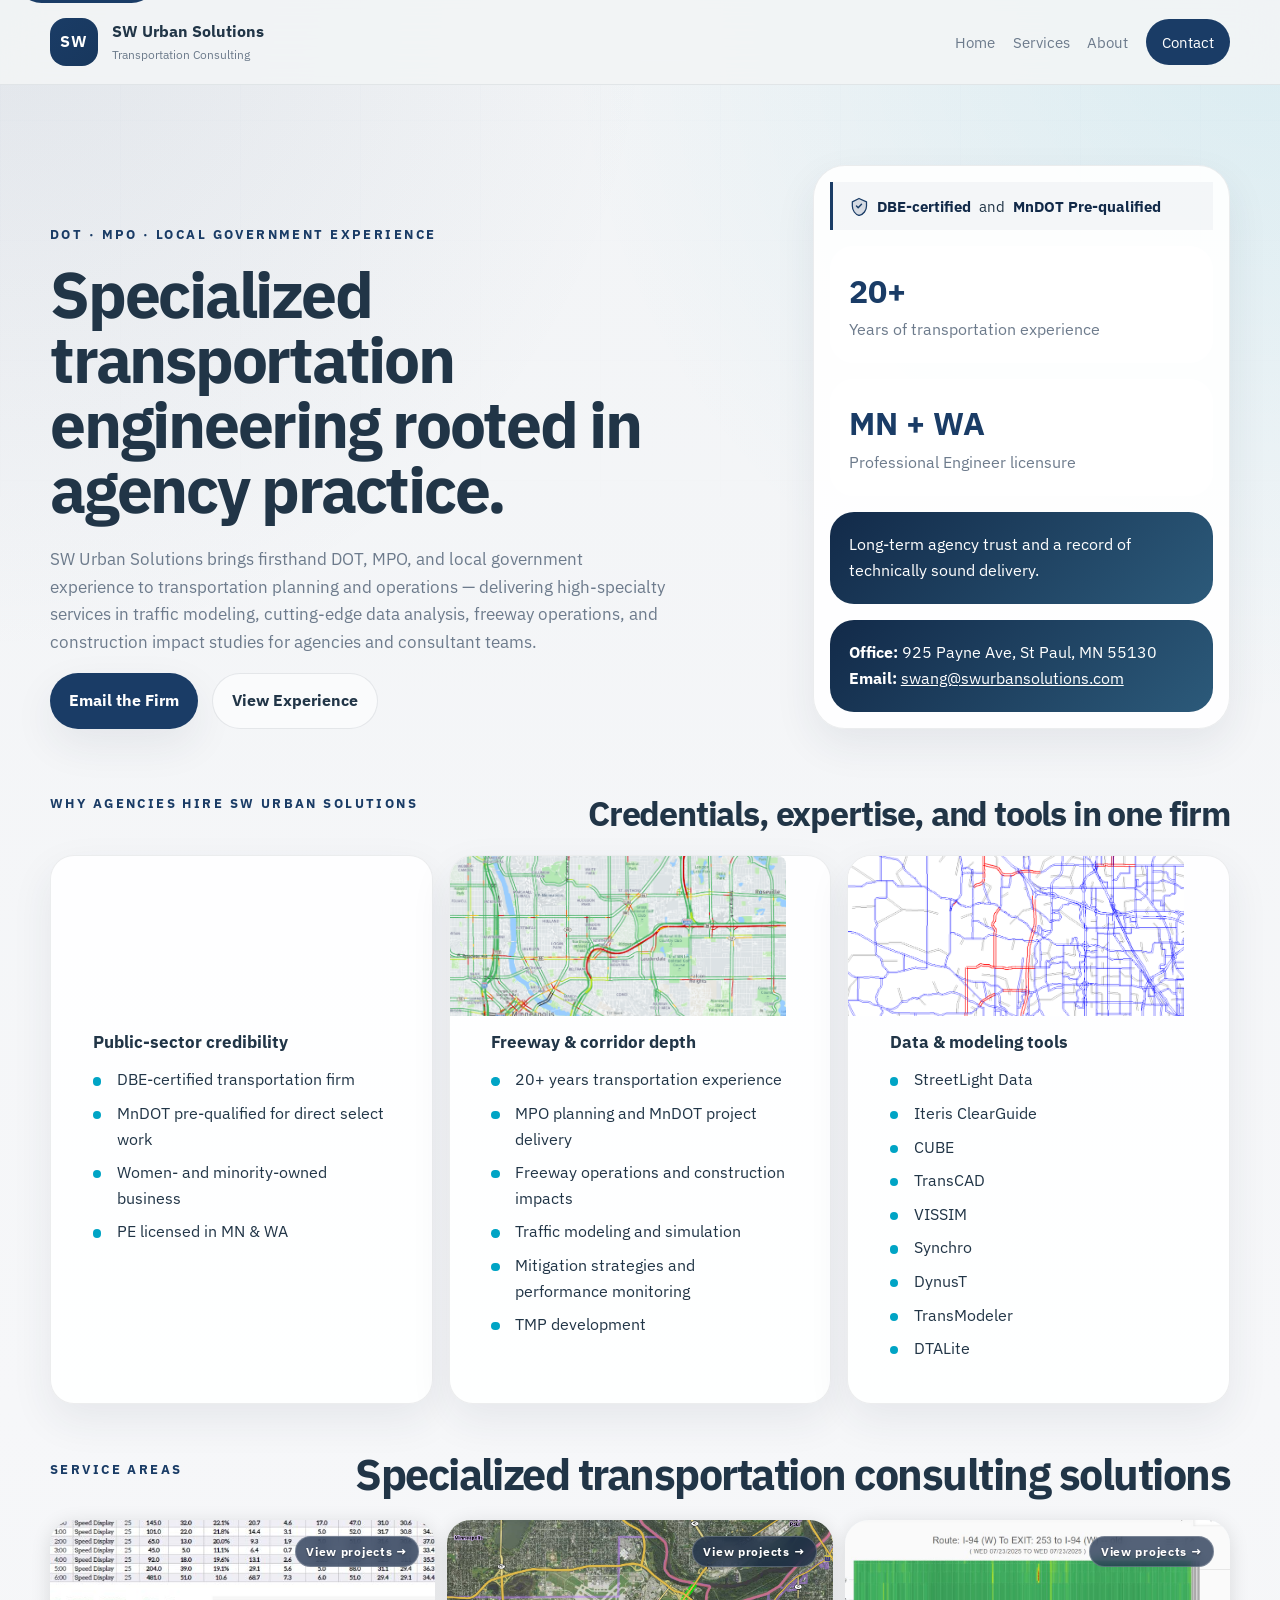
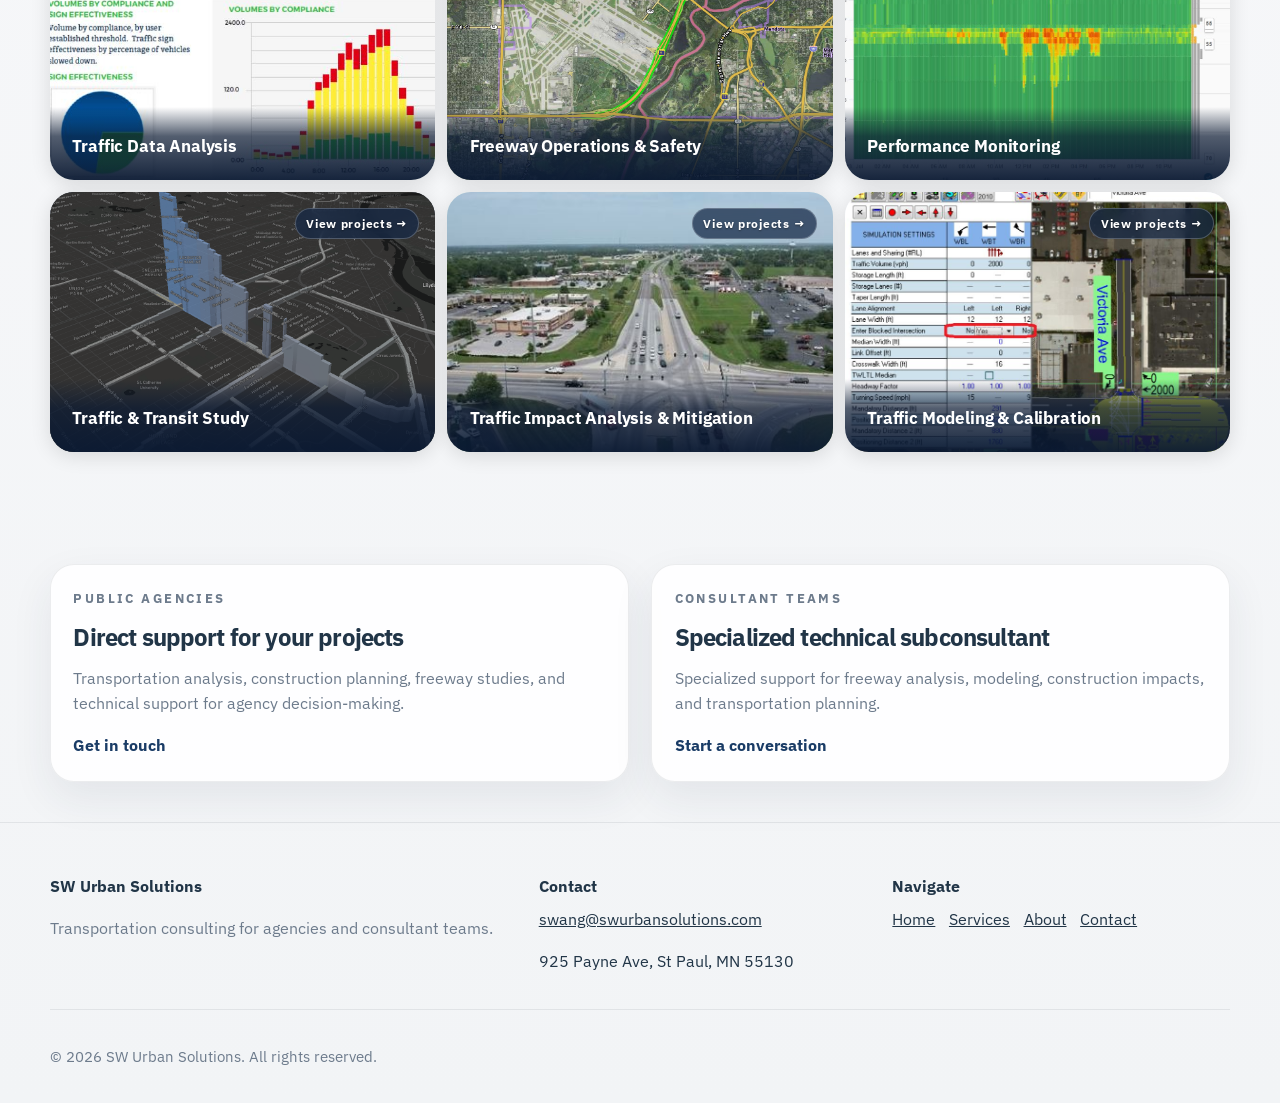
==== commit 0c2e06f9: "Update contact email to swang@swurbansolutions.com" ====
--- a/index.html
+++ b/index.html
@@ -19,7 +19,7 @@
     "name": "SW Urban Solutions",
     "description": "Transportation consulting firm supporting public agencies and prime consultants with freeway analysis, transportation modeling, and construction impact analysis.",
     "areaServed": "Minnesota",
-    "email": "swang@urbansolutions.com",
+    "email": "swang@swurbansolutions.com",
     "address": {
       "@type": "PostalAddress",
       "addressRegion": "MN",
@@ -98,7 +98,7 @@
           </div>
           <div class="quote-card">
             <p><strong>Office:</strong> 925 Payne Ave, St Paul, MN 55130</p>
-            <p><strong>Email:</strong> <a href="mailto:swang@urbansolutions.com">swang@urbansolutions.com</a></p>
+            <p><strong>Email:</strong> <a href="mailto:swang@swurbansolutions.com">swang@swurbansolutions.com</a></p>
           </div>
         </aside>
       </div>
@@ -225,7 +225,7 @@
       </div>
       <div>
         <p class="footer-heading">Contact</p>
-        <a href="mailto:swang@urbansolutions.com">swang@urbansolutions.com</a>
+        <a href="mailto:swang@swurbansolutions.com">swang@swurbansolutions.com</a>
         <p>925 Payne Ave, St Paul, MN 55130</p>
       </div>
       <div>
